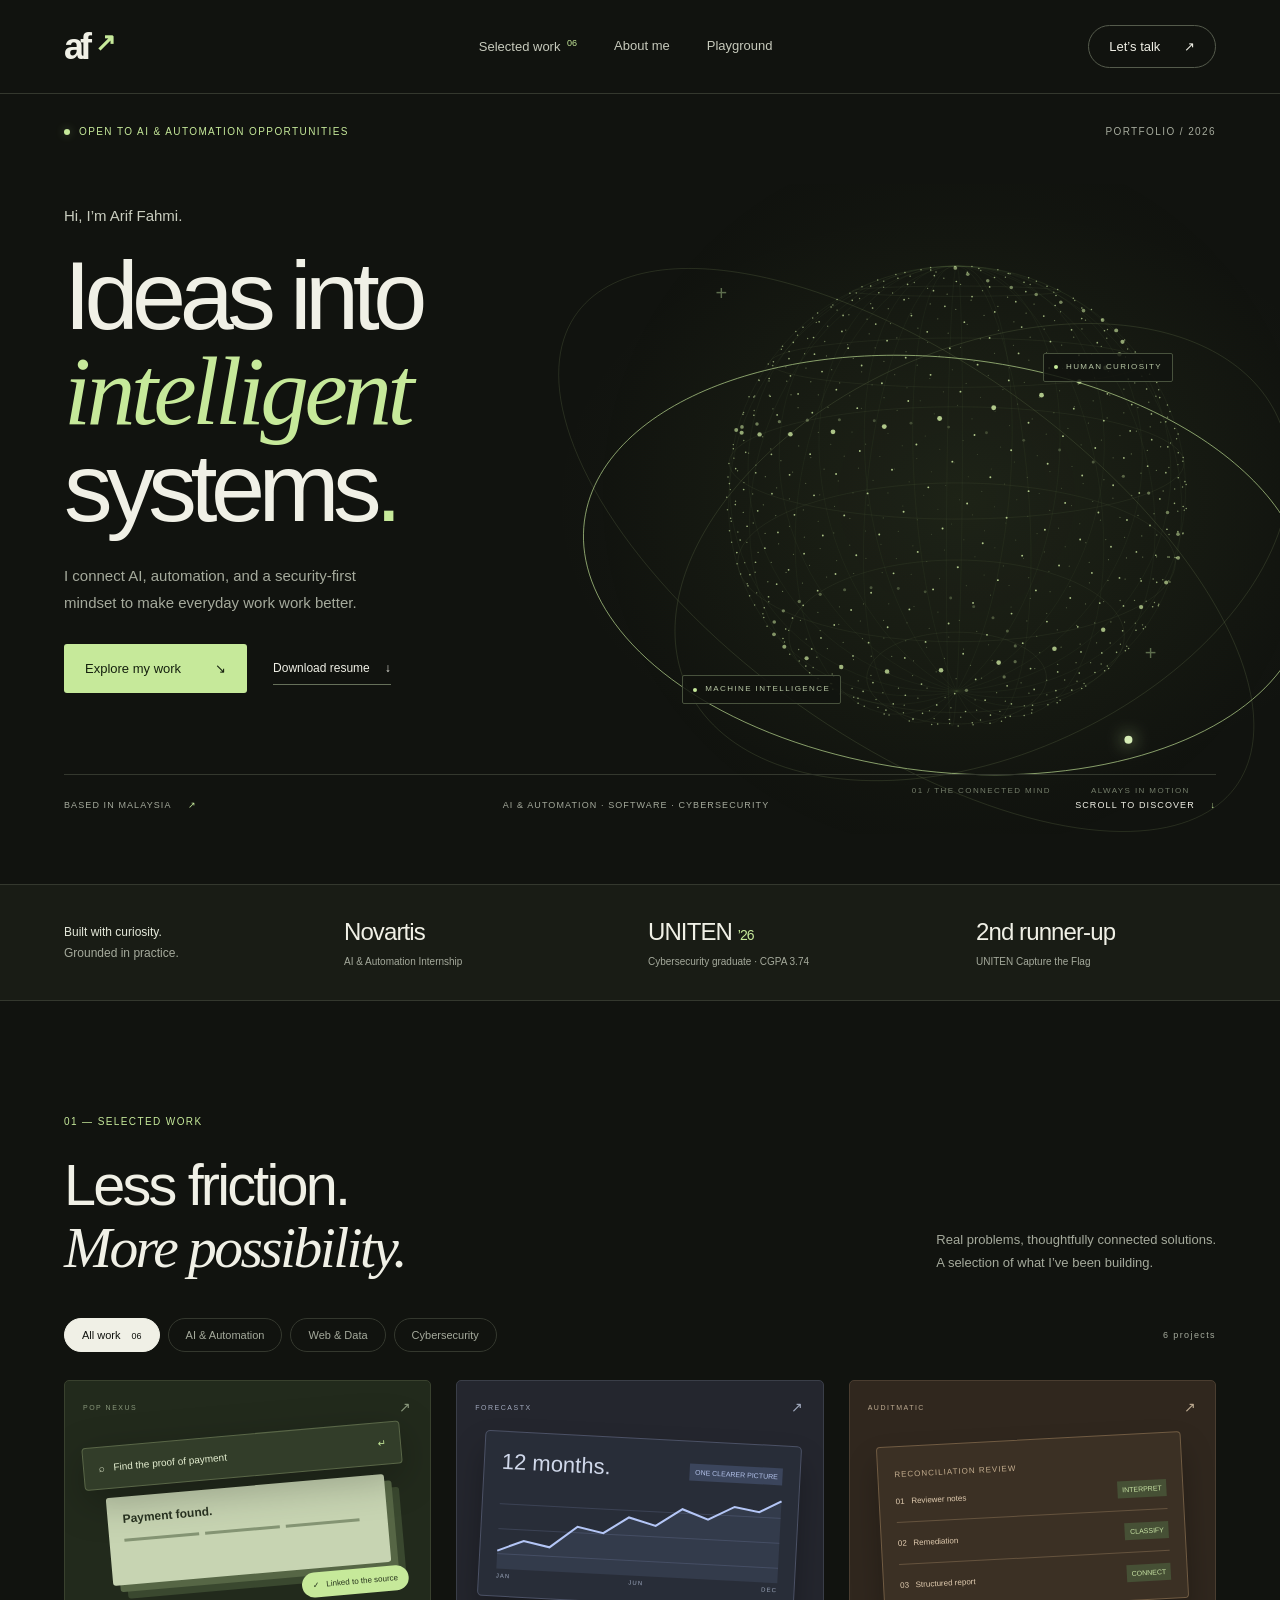
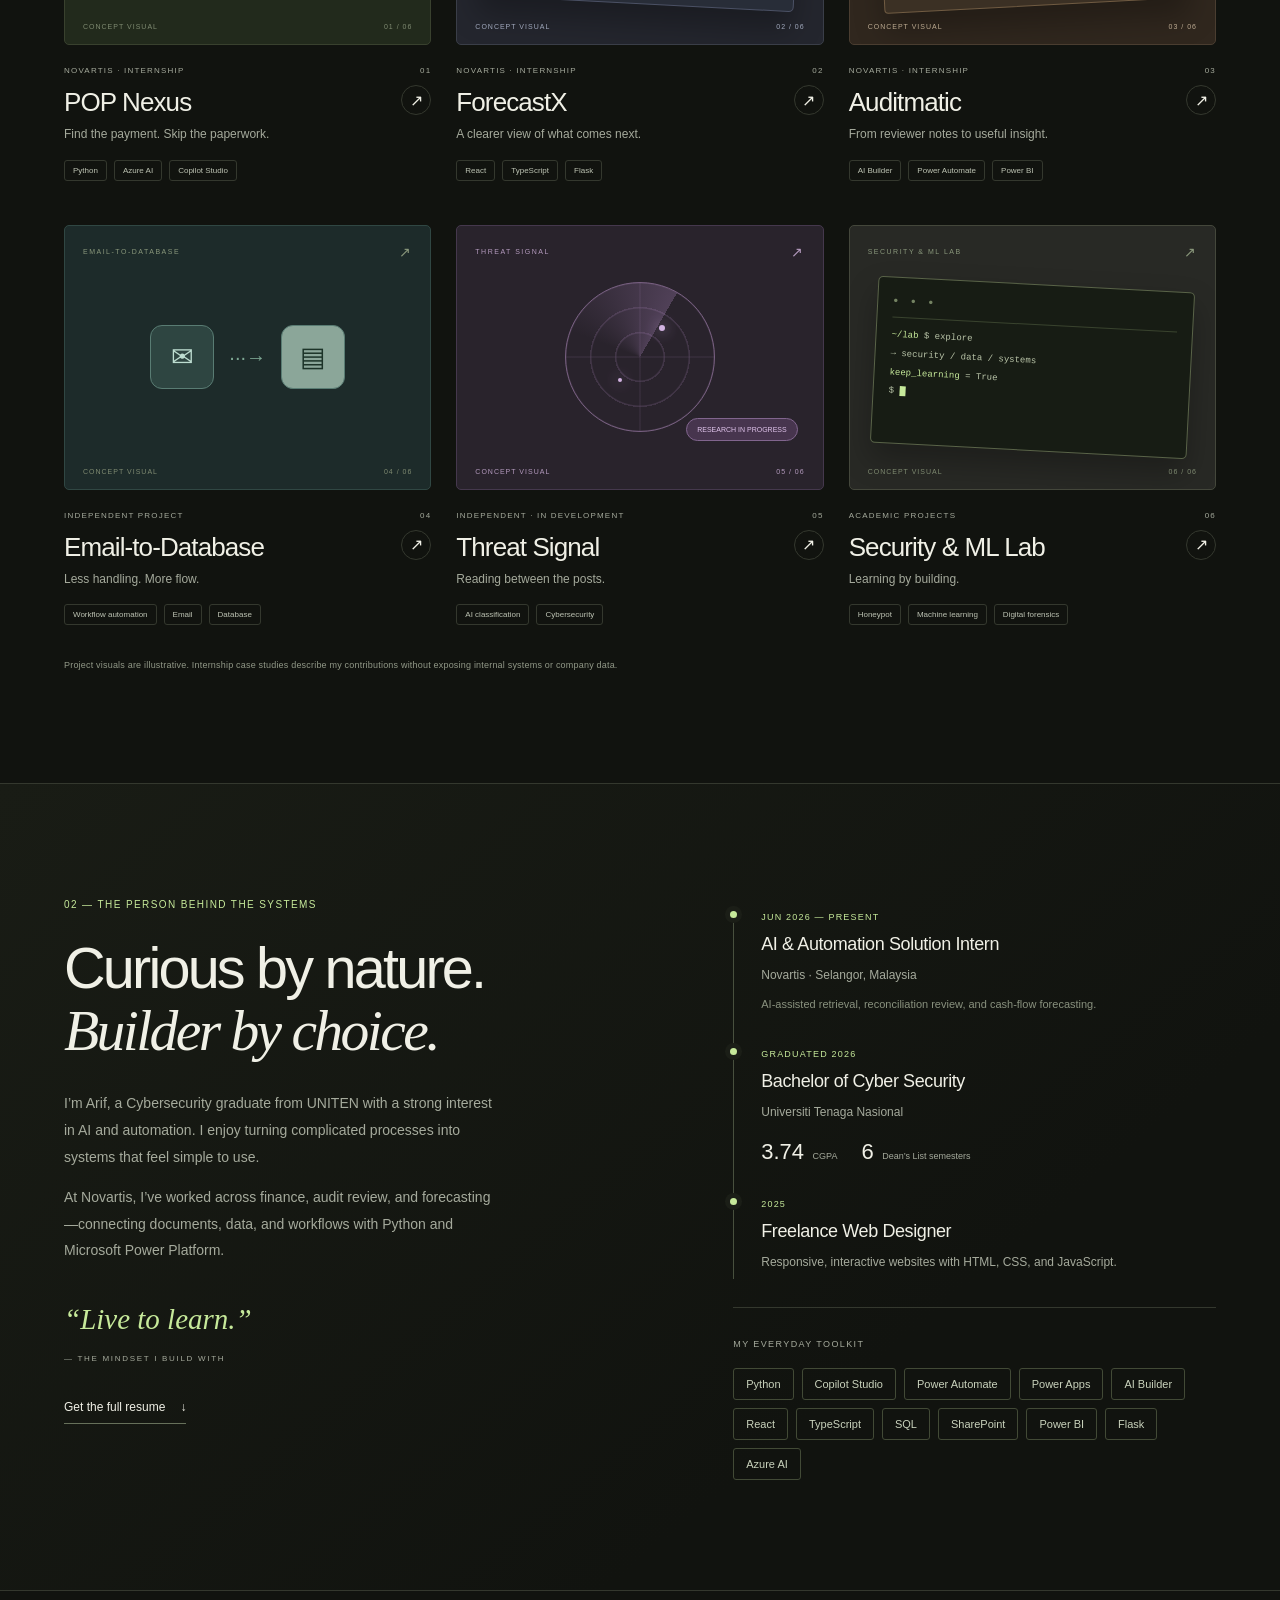
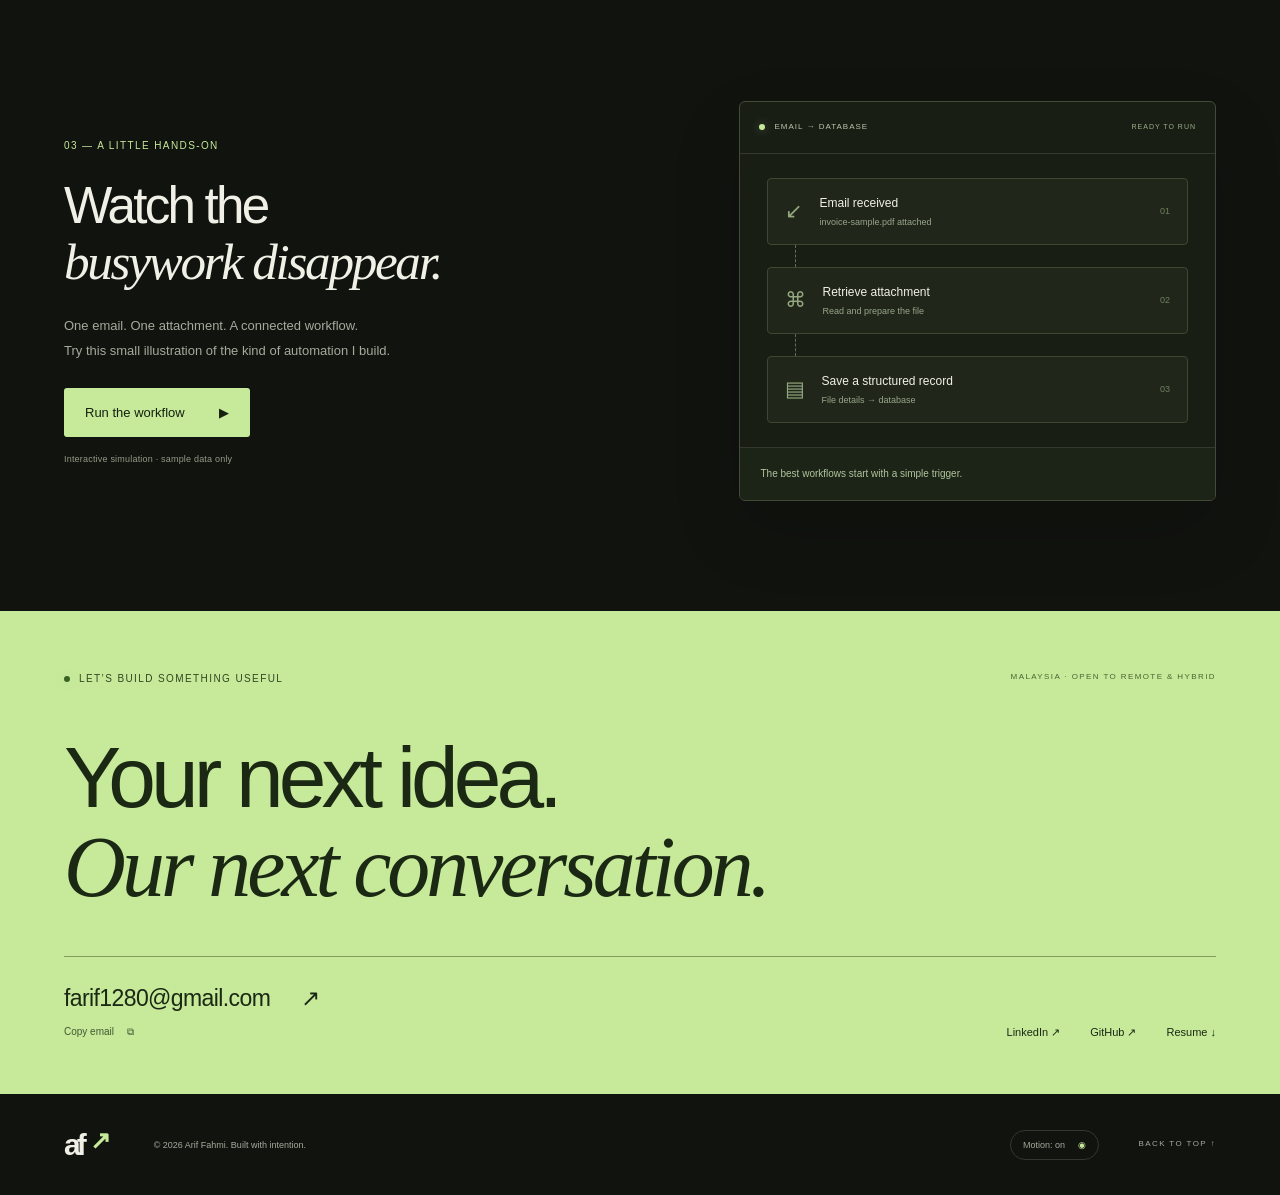
==== index.html @ 5386257f "Build cinematic AI and automation portfolio with latest resume" ====
<!doctype html>
<html lang="en">
<head>
  <meta charset="utf-8"><meta name="viewport" content="width=device-width, initial-scale=1">
  <title>Arif Fahmi — AI, Automation & Digital Systems</title>
  <meta name="description" content="Arif Fahmi's portfolio: AI solutions, intelligent automation, and secure digital systems. Explore POP Nexus, ForecastX, Auditmatic, and more.">
  <meta name="theme-color" content="#11130f">
  <meta property="og:title" content="Arif Fahmi — Ideas into intelligent systems."><meta property="og:description" content="AI, automation, and cybersecurity. Explore the work, meet the builder."><meta property="og:type" content="website">
  <link rel="icon" href="./favicon.svg" type="image/svg+xml">
  <link rel="stylesheet" href="./styles.css">
  <script src="./content.js" defer></script><script src="./app.js" defer></script>
</head>
<body>
  <a class="skip-link" href="#main">Skip to content</a>
  <div class="reading-progress" aria-hidden="true"></div>
  <header class="header">
    <a class="brand" href="#home" aria-label="Arif Fahmi, home">af<span>↗</span></a>
    <nav class="desktop-nav" aria-label="Main navigation"><a href="#work">Selected work <span>06</span></a><a href="#about">About me</a><a href="#playground">Playground</a></nav>
    <a class="header-contact" href="#contact">Let’s talk <span>↗</span></a>
    <button class="menu-toggle" aria-expanded="false" aria-controls="mobile-nav" aria-label="Open navigation">Menu <span>+</span></button>
  </header>
  <nav id="mobile-nav" class="mobile-nav" aria-label="Mobile navigation" hidden><a href="#work">Selected work</a><a href="#about">About me</a><a href="#playground">Playground</a><a href="#contact">Let’s talk</a></nav>
  <main id="main">
    <section class="hero" id="home" aria-labelledby="hero-title">
      <div class="hero-top"><span class="eyebrow"><i class="status-dot"></i> OPEN TO AI & AUTOMATION OPPORTUNITIES</span><span class="edition">PORTFOLIO / 2026</span></div>
      <div class="hero-copy"><p class="intro">Hi, I’m Arif Fahmi.</p><h1 id="hero-title">Ideas into<br><em>intelligent</em><br>systems<span class="title-dot">.</span></h1><p class="hero-description">I connect AI, automation, and a security-first mindset to make everyday work work better.</p><div class="hero-actions"><a class="button primary" href="#work">Explore my work <span>↘</span></a><a class="text-link resume-link" href="./arif-fahmi-resume.pdf" download>Download resume <span>↓</span></a></div></div>
      <div class="orbital-stage" aria-hidden="true"><canvas id="orbital"></canvas><div class="orbit-label label-one"><i></i> HUMAN CURIOSITY</div><div class="orbit-label label-two"><i></i> MACHINE INTELLIGENCE</div><div class="orbital-cross cross-one">+</div><div class="orbital-cross cross-two">+</div><div class="orbit-caption"><span>01 / THE CONNECTED MIND</span><span>ALWAYS IN MOTION</span></div></div>
      <div class="hero-bottom"><span>BASED IN MALAYSIA <span class="small-arrow">↗</span></span><span>AI & AUTOMATION · SOFTWARE · CYBERSECURITY</span><a href="#work">SCROLL TO DISCOVER <span>↓</span></a></div>
    </section>
    <div class="credibility"><p>Built with curiosity.<br><span>Grounded in practice.</span></p><div><strong>Novartis</strong><span>AI & Automation Internship</span></div><div><strong>UNITEN <small>’26</small></strong><span>Cybersecurity graduate · CGPA 3.74</span></div><div class="credibility-last"><strong>2nd runner-up</strong><span>UNITEN Capture the Flag</span></div></div>
    <section class="work section" id="work" aria-labelledby="work-title"><div class="section-heading"><div><span class="eyebrow">01 — SELECTED WORK</span><h2 id="work-title">Less friction.<br><em>More possibility.</em></h2></div><p>Real problems, thoughtfully connected solutions.<br>A selection of what I’ve been building.</p></div>
      <div class="work-toolbar"><div class="filters" role="group" aria-label="Filter projects"><button class="active" data-filter="All" aria-pressed="true">All work <span>06</span></button><button data-filter="AI & Automation" aria-pressed="false">AI & Automation</button><button data-filter="Web & Data" aria-pressed="false">Web & Data</button><button data-filter="Cybersecurity" aria-pressed="false">Cybersecurity</button></div><span class="work-count" aria-live="polite">6 projects</span></div>
      <div class="project-grid" id="project-grid"></div>
      <p class="work-note">Project visuals are illustrative. Internship case studies describe my contributions without exposing internal systems or company data.</p>
    </section>
    <section class="about section" id="about" aria-labelledby="about-title"><div class="about-intro"><span class="eyebrow">02 — THE PERSON BEHIND THE SYSTEMS</span><h2 id="about-title">Curious by nature.<br><em>Builder by choice.</em></h2><p>I’m Arif, a Cybersecurity graduate from UNITEN with a strong interest in AI and automation. I enjoy turning complicated processes into systems that feel simple to use.</p><p>At Novartis, I’ve worked across finance, audit review, and forecasting—connecting documents, data, and workflows with Python and Microsoft Power Platform.</p><p class="motto">“Live to learn.”<span>— THE MINDSET I BUILD WITH</span></p><a class="text-link resume-link" href="./arif-fahmi-resume.pdf" download>Get the full resume <span>↓</span></a></div>
      <div class="about-detail"><div class="timeline"><article><span class="timeline-date">JUN 2026 — PRESENT</span><h3>AI & Automation Solution Intern</h3><p>Novartis · Selangor, Malaysia</p><p class="timeline-description">AI-assisted retrieval, reconciliation review, and cash-flow forecasting.</p></article><article><span class="timeline-date">GRADUATED 2026</span><h3>Bachelor of Cyber Security</h3><p>Universiti Tenaga Nasional</p><div class="mini-stats"><span><b>3.74</b> CGPA</span><span><b>6</b> Dean’s List semesters</span></div></article><article><span class="timeline-date">2025</span><h3>Freelance Web Designer</h3><p>Responsive, interactive websites with HTML, CSS, and JavaScript.</p></article></div><div class="skills-block"><span class="eyebrow">MY EVERYDAY TOOLKIT</span><div class="skill-tags"><span>Python</span><span>Copilot Studio</span><span>Power Automate</span><span>Power Apps</span><span>AI Builder</span><span>React</span><span>TypeScript</span><span>SQL</span><span>SharePoint</span><span>Power BI</span><span>Flask</span><span>Azure AI</span></div></div></div>
    </section>
    <section class="playground section" id="playground" aria-labelledby="playground-title"><div class="playground-copy"><span class="eyebrow">03 — A LITTLE HANDS-ON</span><h2 id="playground-title">Watch the<br><em>busywork disappear.</em></h2><p>One email. One attachment. A connected workflow.<br>Try this small illustration of the kind of automation I build.</p><button class="button primary" id="run-demo">Run the workflow <span>▶</span></button><span class="demo-disclaimer">Interactive simulation · sample data only</span></div><div class="workflow-demo"><div class="demo-header"><span><i class="status-dot"></i> EMAIL → DATABASE</span><span id="demo-status" aria-live="polite">READY TO RUN</span></div><div class="flow-steps"><div class="flow-step" data-step="0"><span class="step-icon">↙</span><div><strong>Email received</strong><small>invoice-sample.pdf attached</small></div><span class="step-state">01</span></div><div class="flow-connector"></div><div class="flow-step" data-step="1"><span class="step-icon">⌘</span><div><strong>Retrieve attachment</strong><small>Read and prepare the file</small></div><span class="step-state">02</span></div><div class="flow-connector"></div><div class="flow-step" data-step="2"><span class="step-icon">▤</span><div><strong>Save a structured record</strong><small>File details → database</small></div><span class="step-state">03</span></div></div><div class="demo-log" role="status" id="demo-log">The best workflows start with a simple trigger.</div></div></section>
    <section class="contact section" id="contact" aria-labelledby="contact-title"><div class="contact-top"><span class="eyebrow"><i class="status-dot"></i> LET’S BUILD SOMETHING USEFUL</span><span class="location">MALAYSIA · OPEN TO REMOTE & HYBRID</span></div><h2 id="contact-title">Your next idea.<br><em>Our next conversation.</em></h2><div class="contact-bottom"><div><a class="email-link" href="mailto:farif1280@gmail.com">farif1280@gmail.com <span>↗</span></a><button class="copy-email" id="copy-email" aria-label="Copy email address">Copy email <span>⧉</span></button><span id="copy-status" class="copy-status" role="status"></span></div><div class="social-links"><a href="https://www.linkedin.com/in/arif-fahmi-4262b1334/" target="_blank" rel="noopener noreferrer">LinkedIn ↗</a><a href="https://github.com/repppoo" target="_blank" rel="noopener noreferrer">GitHub ↗</a><a class="resume-link" href="./arif-fahmi-resume.pdf" download>Resume ↓</a></div></div></section>
  </main>
  <footer><a class="brand" href="#home" aria-label="Back to top">af<span>↗</span></a><p>© <span id="year">2026</span> Arif Fahmi. Built with intention.</p><button id="motion-toggle" aria-pressed="false">Motion: on <span>◉</span></button><a href="#home">BACK TO TOP ↑</a></footer>
  <dialog id="project-dialog" aria-labelledby="dialog-title"><div class="dialog-top"><span class="eyebrow">PROJECT NOTES</span><button id="close-dialog" aria-label="Close project details">Close ×</button></div><div id="dialog-content"></div><div class="dialog-footer"><span>Curious about the decisions behind this project?</span><a href="mailto:farif1280@gmail.com">Let’s talk ↗</a></div></dialog>
  <noscript><p class="noscript">JavaScript enables the project gallery and interactive demo. You can still <a href="./arif-fahmi-resume.pdf">read the complete resume here</a>.</p></noscript>
</body></html>
---- styles.css ----
:root{--bg:#11130f;--panel:#191c16;--ink:#f0f0e6;--muted:#a5aa9c;--line:#34382e;--accent:#c6e99a;--serif:Georgia,'Times New Roman',serif;--sans:Arial,Helvetica,sans-serif}*{box-sizing:border-box}html{scroll-behavior:smooth;scroll-padding-top:100px}body{margin:0;background:var(--bg);color:var(--ink);font-family:var(--sans);-webkit-font-smoothing:antialiased}body.modal-open{overflow:hidden}::selection{background:var(--accent);color:var(--bg)}button,a{-webkit-tap-highlight-color:transparent}a{color:inherit;text-decoration:none}button{font:inherit;cursor:pointer}button:disabled{cursor:wait}button:focus-visible,a:focus-visible{outline:2px solid var(--accent);outline-offset:6px}button{color:inherit}button,a{touch-action:manipulation}.skip-link{position:fixed;top:-80px;left:20px;background:var(--accent);color:var(--bg);padding:15px;z-index:100}.skip-link:focus{top:12px}.reading-progress{position:fixed;left:0;top:0;height:2px;width:0;background:var(--accent);z-index:50}.header{height:94px;max-width:1600px;margin:auto;padding:0 5%;display:flex;align-items:center;justify-content:space-between;border-bottom:1px solid var(--line);position:relative;z-index:20;background:var(--bg)}.brand{font-size:36px;font-weight:800;letter-spacing:-4px;display:inline-flex;align-items:center}.brand span{font-size:25px;color:var(--accent);letter-spacing:-1px;padding:0 0 8px 7px}.desktop-nav{display:flex;gap:37px;margin-left:48px;font-size:13px}.desktop-nav a{color:#c7cabc;transition:color .2s}.desktop-nav a:hover{color:var(--accent)}.desktop-nav span{font-size:9px;vertical-align:super;margin-left:3px;color:var(--accent)}.header-contact{font-size:13px;border:1px solid #555b4c;border-radius:30px;padding:13px 20px}.header-contact span{margin-left:20px}.menu-toggle,.mobile-nav{display:none}.hero{position:relative;max-width:1600px;margin:auto;min-height:790px;overflow:hidden;padding:30px 5% 0}.hero-top{display:flex;justify-content:space-between;position:relative;z-index:2}.eyebrow,.edition,.hero-bottom,.orbit-caption,.orbit-label,.timeline-date,.demo-header,.demo-disclaimer,.work-note,.location,footer>a:last-child,.work-count{font-family:var(--sans);font-size:10px;font-weight:500;letter-spacing:1.4px;line-height:1.6}.eyebrow{color:var(--accent);display:inline-flex;align-items:center;gap:9px}.status-dot{display:inline-block;width:6px;height:6px;flex-shrink:0;border-radius:50%;background:var(--accent);box-shadow:0 0 10px #c6e99a55}.edition{color:var(--muted)}.hero-copy{position:relative;padding:67px 0 81px;z-index:2;width:60%;pointer-events:none}.hero-copy a{pointer-events:auto}.intro{font-size:15px;color:#c9cdbf;margin:0 0 24px}.hero h1{font-size:clamp(66px,7.6vw,112px);line-height:.98;letter-spacing:-6.5px;font-weight:500;margin:0}h1 em,h2 em{font-family:var(--serif);font-weight:400;letter-spacing:-.045em}h1 em{color:var(--accent)}.title-dot{color:var(--accent)}.hero-description{max-width:340px;color:var(--muted);font-size:15px;line-height:1.8;margin:27px 0 28px}.hero-actions{display:flex;align-items:center;gap:26px}.button{display:inline-flex;justify-content:space-between;align-items:center;gap:34px;border-radius:3px;padding:17px 21px;font-size:13px;border:0;font-weight:500;transition:background .2s,transform .2s}.primary{background:var(--accent);color:#15200e}.primary:hover{background:#d9f9b2;transform:translateY(-2px)}.text-link{font-size:12px;padding:9px 0;border-bottom:1px solid #66705a;display:inline-flex;gap:15px}.text-link:hover{color:var(--accent)}.orbital-stage{position:absolute;top:90px;right:-4%;width:65%;height:650px;z-index:1;background:radial-gradient(ellipse at 57% 49%,#86a25a0d 0%,transparent 64%)}#orbital{width:100%;height:100%;display:block}.orbit-label{position:absolute;font-size:8px;letter-spacing:1.4px;padding:7px 10px;color:#b7c6a4;background:#11130fd9;border:1px solid #48523d;border-radius:2px;display:flex;gap:8px;align-items:center}.orbit-label i{width:4px;height:4px;border-radius:50%;background:var(--accent)}.label-one{top:26%;right:19%}.label-two{bottom:20%;left:22%}.orbital-cross{position:absolute;color:#5d6d4d;font-size:20px;font-weight:300}.cross-one{right:21%;bottom:26%}.cross-two{left:26%;top:15%}.orbit-caption{position:absolute;bottom:36px;right:17%;color:#747d6a;display:flex;gap:40px;font-size:8px}.hero-bottom{position:relative;z-index:2;border-top:1px solid var(--line);padding:23px 0;display:flex;align-items:center;justify-content:space-between;color:var(--muted);font-size:9px;letter-spacing:1.1px}.hero-bottom a{color:var(--ink)}.hero-bottom a span{margin-left:12px;color:var(--accent)}.small-arrow{color:var(--accent);padding-left:13px}.credibility{border-block:1px solid var(--line);background:#191c15;display:grid;grid-template-columns:1fr 1.1fr 1.2fr 1fr;align-items:center;gap:40px;padding:33px 5%;max-width:1600px;margin:auto}.credibility p{font-size:12px;line-height:1.7;margin:0;color:#e4e8da}.credibility p span{color:var(--muted)}.credibility strong{font-size:24px;letter-spacing:-.9px;font-weight:500;display:block}.credibility small{font-size:14px;color:var(--accent)}.credibility div>span{display:block;font-size:10px;color:var(--muted);margin-top:10px}.section{max-width:1600px;margin:auto;padding:110px 5%}.section-heading{display:flex;align-items:flex-end;justify-content:space-between;margin-bottom:39px}.section h2{font-size:clamp(44px,4.5vw,65px);font-weight:400;letter-spacing:-2.8px;line-height:1.08;margin:24px 0 0}.section-heading p{color:var(--muted);font-size:13px;line-height:1.8;max-width:350px;margin-bottom:5px}.work-toolbar{display:flex;align-items:center;justify-content:space-between;margin:0 0 28px}.filters{display:flex;gap:8px;flex-wrap:wrap}.filters button{font-size:11px;color:var(--muted);padding:10px 17px;background:transparent;border:1px solid var(--line);border-radius:30px;transition:background .2s}.filters button:hover{border-color:var(--accent);color:var(--ink)}.filters button.active{background:var(--ink);color:var(--bg);border-color:var(--ink)}.filters button span{font-size:9px;margin-left:8px}.work-count{color:var(--muted);font-size:9px}.project-grid{display:grid;grid-template-columns:repeat(3,minmax(0,1fr));gap:44px 25px}.project-card{border:0;padding:0;background:transparent;text-align:left;width:100%;display:block;transition:transform .3s}.project-card:hover{transform:translateY(-5px)}.project-visual{position:relative;height:265px;overflow:hidden;background:#222a1c;border:1px solid #39412e;border-radius:5px}.project-card:hover .project-visual{border-color:#839965}.visual-topline{position:absolute;top:18px;left:18px;right:18px;display:flex;justify-content:space-between;align-items:center;z-index:1;color:#89977b;font-size:7px;letter-spacing:1.5px}.visual-topline span:last-child{font-size:14px}.visual-caption{position:absolute;bottom:14px;left:18px;right:18px;font-size:7px;color:#7f8a71;letter-spacing:1px;display:flex;justify-content:space-between}.project-meta{display:flex;justify-content:space-between;font-size:8px;letter-spacing:1.2px;color:var(--muted);margin-top:21px}.project-title-row{display:flex;justify-content:space-between;align-items:center}.project-title-row h3{font-size:26px;letter-spacing:-.9px;font-weight:400;margin:12px 0 7px}.project-title-row>span{border:1px solid var(--line);width:30px;height:30px;display:grid;place-items:center;border-radius:50%;font-size:16px;transition:all .2s}.project-card:hover .project-title-row>span{background:var(--accent);color:var(--bg);border-color:var(--accent)}.project-card p{color:var(--muted);font-size:12px;line-height:1.6;margin:0}.project-tags{display:flex;gap:7px;flex-wrap:wrap;margin-top:15px}.project-tags span{border:1px solid var(--line);padding:5px 8px;font-size:8px;color:#bdc3b3;border-radius:3px}.work-note{font-size:9px;letter-spacing:.2px;color:#919887;line-height:1.8;margin:32px 0 0;max-width:730px}.nexus-art{position:absolute;inset:45px 23px 33px;display:flex;flex-direction:column;justify-content:center;transform:rotate(-5deg);transition:transform .4s}.project-card:hover .nexus-art{transform:rotate(0)}.search-chip{background:#323d29;color:#e3edcf;font-size:10px;padding:15px;border:1px solid #596647;box-shadow:0 12px 40px #0004;border-radius:4px;position:relative;z-index:2}.search-chip span{float:right;color:var(--accent)}.document-stack{height:88px;margin:9px 20px 0;background:#c7d4b2;color:#293321;padding:15px;border-radius:3px;box-shadow:7px 7px 0 #566645,14px 14px 0 #3a482f;font-size:8px}.document-stack b{font-size:12px;display:block;margin:0 0 13px}.document-lines{display:flex;gap:6px}.document-lines i{height:3px;background:#859574;display:block;width:30%}.found-badge{align-self:flex-end;background:var(--accent);color:#26331c;border-radius:20px;font-size:8px;padding:8px 11px;position:relative;z-index:2;margin:4px 4px 0}.visual-forecast{background:#24262e;border-color:#3a3e48}.visual-forecast .visual-topline,.visual-forecast .visual-caption{color:#a1a9bd}.forecast-art{position:absolute;inset:57px 24px 40px;border:1px solid #4b5165;background:#282d38;border-radius:5px;padding:17px;transform:rotate(3deg);box-shadow:0 18px 30px #0004}.chart-heading{display:flex;justify-content:space-between;align-items:center;color:#d0d8ea;font-size:9px}.chart-heading b{font-size:22px;font-weight:400}.chart-heading span{color:#b4c3eb;font-size:7px;background:#3b455c;padding:5px}.chart{width:100%;height:85px;margin-top:9px;overflow:visible}.chart-grid{stroke:#485066;stroke-width:.6}.chart-line{stroke:#b4c6f6;stroke-width:2;fill:none;stroke-dasharray:400;stroke-dashoffset:0}.chart-area{fill:#9bb6f219}.chart-axis{display:flex;justify-content:space-between;color:#9ca7bc;font-size:6px;letter-spacing:1px}.visual-audit{background:#30271e;border-color:#4a3d30}.visual-audit .visual-topline,.visual-audit .visual-caption{color:#bcaa91}.audit-art{position:absolute;inset:58px 30px 38px;border:1px solid #705b42;border-radius:4px;transform:rotate(-3deg);background:#3b3024;padding:16px;box-shadow:0 18px 30px #0004}.audit-art>span{font-size:8px;color:#c3ad8e;letter-spacing:1px}.audit-item{display:flex;align-items:center;justify-content:space-between;border-bottom:1px solid #65533e;font-size:8px;padding:12px 0;color:#e2cdb1}.audit-item:last-child{border-bottom:0}.audit-item b{font-weight:400;font-size:7px;color:#c9e4a5;background:#465035;padding:5px}.visual-email{background:#1d2b2a;border-color:#304743}.email-art{position:absolute;inset:0;display:flex;align-items:center;justify-content:center;gap:15px}.email-art b{display:grid;place-items:center;width:64px;height:64px;background:#2e4541;border:1px solid #597c73;border-radius:12px;font-size:27px;font-weight:400;color:#bdddd0}.email-art>span{color:#7da793;font-size:20px}.email-art b:last-child{background:#8ba699;color:#1c3328}.visual-threat{background:#29232c;border-color:#45384d}.visual-threat .visual-topline,.visual-threat .visual-caption{color:#b49abe}.radar{position:absolute;inset:50%;width:150px;height:150px;margin:-75px;border:1px solid #786081;border-radius:50%;background:repeating-radial-gradient(circle,transparent 0 23px,#66516f66 24px 25px),linear-gradient(90deg,transparent 49.5%,#66516f88 50%,transparent 50.5%),linear-gradient(0deg,transparent 49.5%,#66516f88 50%,transparent 50.5%)}.radar:before{content:'';position:absolute;inset:0;border-radius:50%;background:conic-gradient(from 30deg,transparent 0 260deg,#bb91cf44 360deg);animation:radar 9s linear infinite}.radar i{position:absolute;width:6px;height:6px;border-radius:50%;background:#d2b3e2;box-shadow:0 0 14px #cca7df;top:28%;left:63%}.radar i:nth-child(2){top:64%;left:35%;width:4px;height:4px}.radar-label{position:absolute;right:25px;bottom:48px;background:#47354e;border:1px solid #81658e;padding:7px 10px;font-size:7px;color:#e0c4ec;border-radius:20px}.visual-lab{background:#282925;border-color:#44473b}.terminal-art{position:absolute;inset:58px 24px 38px;background:#171c14;border:1px solid #596348;border-radius:5px;padding:15px;transform:rotate(3deg);font-family:monospace;font-size:9px;line-height:2.1;color:#bac5a9;box-shadow:0 15px 30px #0004}.terminal-dots{letter-spacing:4px;color:#748362;font-size:8px;border-bottom:1px solid #39432e;padding-bottom:7px;margin-bottom:8px}.terminal-art b{font-weight:400;color:var(--accent)}.terminal-cursor{display:inline-block;background:var(--accent);width:6px;height:10px;vertical-align:middle}.about{border-block:1px solid var(--line);display:grid;grid-template-columns:1.1fr 1fr;gap:12%;background:linear-gradient(140deg,#191c15,transparent 70%)}.about-intro h2{margin-bottom:28px}.about-intro>p{max-width:430px;font-size:14px;line-height:1.9;color:var(--muted)}.about-intro .motto{font-family:var(--serif);font-size:29px;font-style:italic;color:var(--accent);margin:28px 0}.motto span{display:block;font:8px var(--sans);letter-spacing:1.7px;color:var(--muted);margin-top:7px}.about-detail{padding-top:12px}.timeline{border-left:1px solid #48503e;padding-left:27px}.timeline article{position:relative;padding-bottom:28px}.timeline article:last-child{padding-bottom:5px}.timeline article:before{content:'';position:absolute;top:5px;left:-31px;width:7px;height:7px;border-radius:50%;background:var(--accent);box-shadow:0 0 0 5px #1b1e17}.timeline-date{font-size:9px;color:var(--accent);letter-spacing:1.2px}.timeline h3{font-size:18px;letter-spacing:-.4px;font-weight:400;margin:10px 0}.timeline p{font-size:12px;color:var(--muted);line-height:1.8;margin:0}.timeline .timeline-description{font-size:11px;color:#89917e;margin-top:8px}.mini-stats{display:flex;gap:24px;margin-top:15px;color:var(--muted);font-size:9px}.mini-stats b{font-size:22px;font-weight:400;color:var(--ink);margin-right:6px}.skills-block{margin-top:28px;padding-top:25px;border-top:1px solid var(--line)}.skills-block .eyebrow{font-size:9px;color:var(--muted)}.skill-tags{display:flex;flex-wrap:wrap;gap:8px;margin-top:17px}.skill-tags span{font-size:11px;padding:9px 12px;border:1px solid #424a36;border-radius:3px;color:#c9d2bc}.playground{display:grid;grid-template-columns:1.2fr 1fr;gap:9%;align-items:center}.playground h2{font-size:clamp(42px,4vw,60px)}.playground-copy>p{font-size:13px;color:var(--muted);line-height:1.9;margin:25px 0}.demo-disclaimer{display:block;letter-spacing:.2px;font-size:9px;color:#929b86;margin-top:15px}.workflow-demo{border:1px solid #424b35;border-radius:6px;overflow:hidden;background:#191e15;box-shadow:0 30px 70px #0002}.demo-header{display:flex;justify-content:space-between;gap:10px;border-bottom:1px solid var(--line);padding:19px;font-size:8px;letter-spacing:1px;color:#b9c5aa}.demo-header>span:first-child{display:flex;align-items:center;gap:9px}.demo-header>span:last-child{color:#9cae88;font-size:7px}.flow-steps{padding:24px 27px}.flow-step{display:flex;gap:16px;align-items:center;transition:all .3s;border:1px solid #3d4732;background:#20271a;border-radius:4px;padding:17px}.step-icon{font-size:21px;color:#94a77f}.flow-step strong{font-size:12px;font-weight:400;display:block}.flow-step small{display:block;font-size:9px;color:#98a58a;margin-top:7px}.step-state{margin-left:auto;font-size:9px;color:#708160}.flow-connector{height:22px;margin-left:28px;border-left:1px dashed #60714e}.flow-step.running{border-color:var(--accent);box-shadow:0 0 18px #c6e99a18}.flow-step.complete .step-state{color:var(--accent);font-size:15px}.flow-step.complete{background:#2c3821}.demo-log{min-height:52px;border-top:1px solid var(--line);padding:18px 20px;font-size:10px;color:#b1c59d;background:#1c2317;line-height:1.6}.contact{background:var(--accent);color:#1b2814;padding-top:60px;padding-bottom:55px}.contact-top{display:flex;justify-content:space-between}.contact .eyebrow{color:#314822}.contact .status-dot{background:#3a6322}.contact .location{font-size:8px;color:#496633}.contact h2{font-size:clamp(46px,6.7vw,100px);letter-spacing:-5px;margin:46px 0 44px;line-height:1.04}.contact-bottom{border-top:1px solid #829c62;display:flex;justify-content:space-between;align-items:flex-end;padding-top:28px}.email-link{font-size:23px;letter-spacing:-.6px;display:block}.email-link span{margin-left:25px}.copy-email{padding:0;margin-top:14px;color:#405932;background:transparent;border:0;font-size:10px}.copy-email span{margin-left:10px}.copy-status{font-size:10px;display:inline;margin-left:12px}.social-links{display:flex;gap:30px;font-size:11px}.social-links a:hover{text-decoration:underline;text-underline-offset:5px}footer{max-width:1600px;margin:auto;padding:32px 5%;display:flex;justify-content:space-between;align-items:center;gap:20px}footer .brand{font-size:30px}footer p{font-size:9px;color:var(--muted);margin-right:auto;margin-left:24px}footer button{font-size:9px;background:transparent;color:var(--muted);border:1px solid var(--line);border-radius:25px;padding:9px 12px}footer button span{color:var(--accent);margin-left:10px}footer>a:last-child{font-size:8px;color:var(--muted);margin-left:20px}dialog{width:min(790px,calc(100% - 32px));max-height:88dvh;overflow:auto;border:1px solid #556047;border-radius:8px;background:#191d15;color:var(--ink);padding:30px 36px;box-shadow:0 30px 100px #0009}dialog::backdrop{background:#080b08d9;backdrop-filter:blur(8px)}.dialog-top{display:flex;justify-content:space-between;align-items:center;margin-bottom:30px}.dialog-top button{background:transparent;border:1px solid var(--line);border-radius:25px;padding:8px 14px;font-size:11px}.dialog-context{font-size:9px;letter-spacing:1.4px;color:var(--muted)}#dialog-title{font-size:50px;font-weight:400;letter-spacing:-2px;margin:12px 0 16px}.dialog-summary{font-size:16px;line-height:1.8;color:#bdc7af}.dialog-result{padding:20px 23px;background:#2c3920;border:1px solid #4c6039;border-radius:4px;margin:25px 0}.dialog-result strong{font-size:28px;font-weight:400;color:var(--accent);display:block}.dialog-result span{font-size:10px;color:#afc39a;display:block;margin-top:8px}.dialog-section{margin-top:25px}.dialog-section h3{font-size:10px;letter-spacing:1.4px;text-transform:uppercase;color:var(--accent)}.dialog-section p{font-size:13px;line-height:1.85;color:#b7c1ab}.dialog-note{font-size:10px;line-height:1.8;color:#929e85;margin-top:22px}.dialog-footer{margin-top:30px;padding-top:23px;border-top:1px solid var(--line);display:flex;justify-content:space-between;gap:20px;font-size:11px;line-height:1.8;color:var(--muted)}.dialog-footer a{color:var(--accent);white-space:nowrap}.noscript{padding:25px;color:var(--accent)}.reveal{opacity:0;transform:translateY(20px);transition:opacity .75s,transform .75s}.reveal.is-visible{opacity:1;transform:none}.reduce-motion *{animation:none!important;transition:none!important;scroll-behavior:auto!important}.reduce-motion{scroll-behavior:auto}.reduce-motion .reveal{opacity:1;transform:none}@keyframes radar{to{transform:rotate(360deg)}}
@media(min-width:1601px){.hero h1{font-size:120px}.hero{min-height:850px}.orbital-stage{height:700px}.hero-copy{padding-bottom:100px}}
@media(max-width:1100px){.hero{min-height:auto}.hero-copy{width:64%;padding-top:65px}.hero h1{letter-spacing:-5px;font-size:88px}.orbital-stage{right:-15%;top:110px;width:75%;height:570px}.label-two{left:35%;bottom:16%}.label-one{right:25%}.orbit-caption{right:26%;bottom:30px;gap:20px}.hero-bottom{font-size:8px}.hero-bottom>span:nth-child(2){display:none}.credibility{gap:25px}.credibility strong{font-size:21px}.project-visual{height:230px}.project-grid{gap:36px 18px}.nexus-art{inset:40px 16px 30px}.forecast-art{inset:50px 16px 30px;padding:13px}.audit-art{inset:46px 19px 29px;padding:12px}.terminal-art{inset:50px 14px 30px;font-size:8px}.section{padding-top:85px;padding-bottom:85px}.about{gap:7%}.playground{gap:6%}.flow-steps{padding:22px 18px}.flow-step{padding:14px 12px;gap:10px}.contact h2{letter-spacing:-3.5px}.contact{padding-top:55px;padding-bottom:45px}}
@media(max-width:760px){html{scroll-padding-top:25px}.header{height:76px;padding-inline:6%}.desktop-nav,.header-contact{display:none}.menu-toggle{display:flex;gap:22px;background:transparent;border:1px solid var(--line);padding:10px 16px;border-radius:30px;font-size:11px;align-items:center}.menu-toggle span{color:var(--accent);font-size:17px}.mobile-nav:not([hidden]){display:flex;position:absolute;top:76px;width:100%;z-index:30;background:#1d2317;flex-direction:column;padding:20px 6%;border-bottom:1px solid var(--line);gap:0}.mobile-nav a{padding:15px 0;font-size:18px;border-bottom:1px solid #343d2b}.hero{padding:25px 6% 0}.hero-top .eyebrow{font-size:7px;letter-spacing:1px}.edition{font-size:7px}.hero-copy{width:100%;padding:42px 0 0}.intro{font-size:13px;margin-bottom:22px}.hero h1{font-size:clamp(63px,13.6vw,95px);letter-spacing:-4px;line-height:1.01}.hero-description{font-size:13px;width:80%;max-width:320px;margin-top:23px;margin-bottom:25px}.hero-actions{gap:22px}.button{font-size:11px;padding:16px 17px;gap:26px}.text-link{font-size:10px;gap:10px}.orbital-stage{position:relative;top:auto;right:auto;margin:-45px -22% -20px 10%;width:112%;height:370px;pointer-events:none}.orbit-label{font-size:6px;padding:6px 8px}.label-one{top:28%;right:22%}.label-two{bottom:23%;left:15%}.orbit-caption{font-size:6px;right:25%;bottom:30px}.cross-one{bottom:21%;right:22%}.hero-bottom{padding:20px 0;font-size:7px;letter-spacing:.7px;gap:15px}.hero-bottom a span{margin-left:6px}.credibility{grid-template-columns:1fr 1fr;padding:29px 6%;gap:30px 20px}.credibility p{font-size:11px}.credibility strong{font-size:22px}.credibility div>span{font-size:9px;line-height:1.6;margin-top:7px}.section{padding:65px 6%}.section-heading{display:block;margin-bottom:26px}.section h2{font-size:43px;letter-spacing:-2px;margin-top:17px}.eyebrow{font-size:8px;letter-spacing:1.2px}.section-heading p{font-size:12px;margin-top:22px}.work-toolbar{align-items:flex-end;gap:12px}.filters{gap:6px}.filters button{font-size:9px;padding:9px 12px}.work-count{display:none}.project-grid{grid-template-columns:repeat(2,minmax(0,1fr));gap:30px 16px}.project-visual{height:220px}.project-title-row h3{font-size:21px}.project-meta{font-size:6px;letter-spacing:.5px;margin-top:16px}.project-card p{font-size:10px}.project-tags span{font-size:7px;padding:4px 6px}.project-tags{gap:4px;margin-top:12px}.project-title-row>span{width:25px;height:25px;font-size:14px}.work-note{font-size:8px;margin-top:25px}.about{display:block}.about-intro>p{font-size:13px;max-width:none}.about-detail{margin-top:45px}.timeline h3{font-size:17px}.mini-stats{gap:30px}.skills-block{margin-top:25px}.skill-tags span{font-size:10px;padding:9px 11px}.playground{display:block}.playground-copy>p{font-size:12px}.workflow-demo{margin-top:32px}.flow-steps{padding:24px}.flow-step{padding:18px;gap:15px}.flow-step strong{font-size:12px}.demo-header{font-size:8px}.demo-disclaimer{font-size:8px}.contact-top .location{display:none}.contact h2{font-size:clamp(41px,8.7vw,62px);letter-spacing:-2.5px;line-height:1.13;margin:30px 0}.contact-bottom{display:block;padding-top:23px}.email-link{font-size:21px}.social-links{margin-top:30px;gap:27px;font-size:10px}.contact{padding-top:38px;padding-bottom:38px}.copy-email{font-size:9px}footer{padding:25px 6%;flex-wrap:wrap;gap:18px}footer p{margin-left:10px;font-size:8px}footer button{font-size:8px}footer>a:last-child{margin-left:auto;font-size:7px}dialog{padding:24px 22px}.dialog-top{margin-bottom:25px}#dialog-title{font-size:39px}.dialog-summary{font-size:14px}.dialog-result strong{font-size:24px}.dialog-footer{display:block;font-size:10px}.dialog-footer a{display:block;margin-top:12px}.dialog-section p{font-size:12px}}
@media(max-width:480px){.project-grid{grid-template-columns:1fr;gap:33px}.project-visual{height:280px}.project-meta{font-size:8px;letter-spacing:.8px}.project-title-row h3{font-size:26px}.project-card p{font-size:12px}.project-tags span{font-size:8px;padding:5px 8px}.nexus-art{inset:55px 30px 40px}.forecast-art{inset:58px 28px 40px;padding:18px}.chart{height:92px}.audit-art{inset:60px 34px 40px;padding:17px}.audit-item{padding:13px 0;font-size:9px}.terminal-art{inset:58px 30px 40px;font-size:10px;padding:18px}.visual-topline{font-size:8px}.visual-caption{font-size:8px}.project-title-row>span{width:30px;height:30px}.hero-actions{gap:18px}.hero h1{font-size:64px}.orbital-stage{height:340px;margin-top:-25px}.hero-top .eyebrow{font-size:6.5px;letter-spacing:.75px}.edition{font-size:6px}.hero-bottom{font-size:6.5px}.section h2{font-size:40px}.contact h2{font-size:41px}.email-link{font-size:20px}footer p{max-width:210px;line-height:1.8;margin-right:0}}
@media(prefers-reduced-motion:reduce){html{scroll-behavior:auto}*,*:before,*:after{animation:none!important;transition:none!important}.reveal{opacity:1;transform:none}}
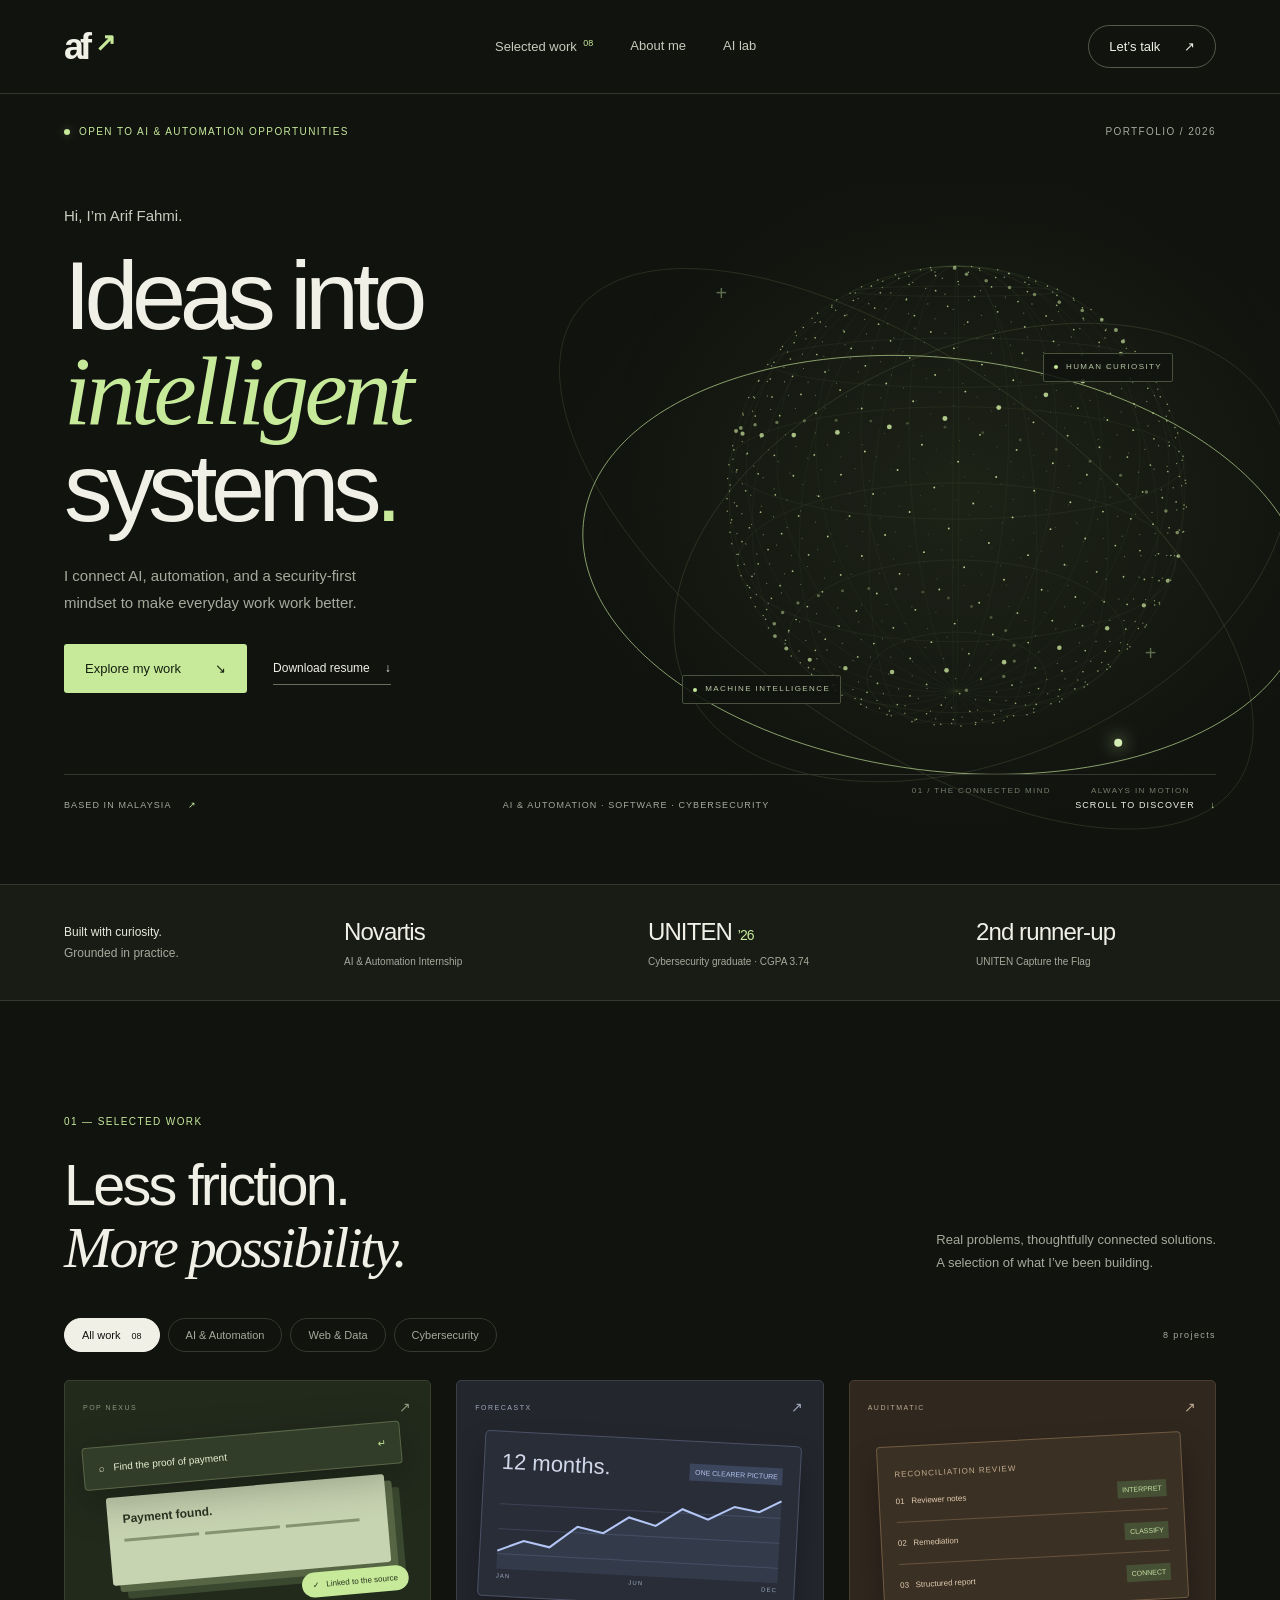
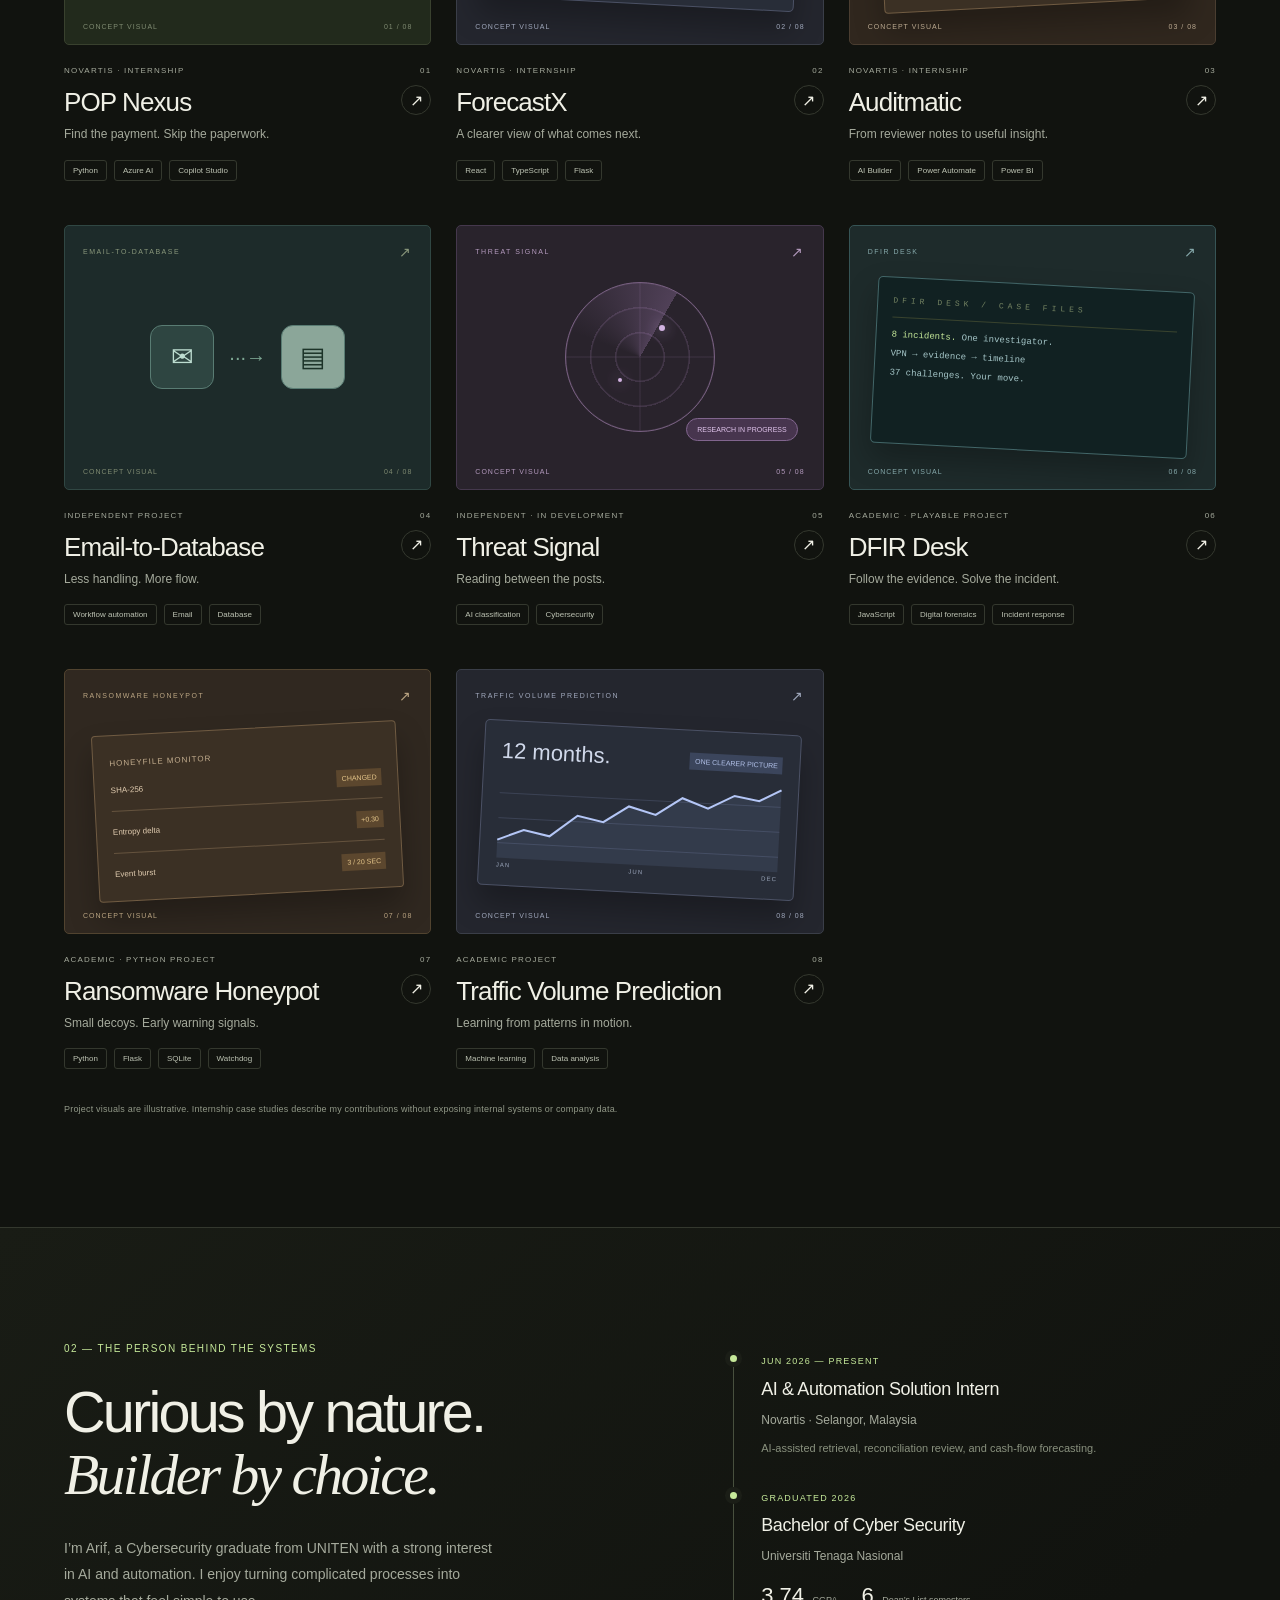
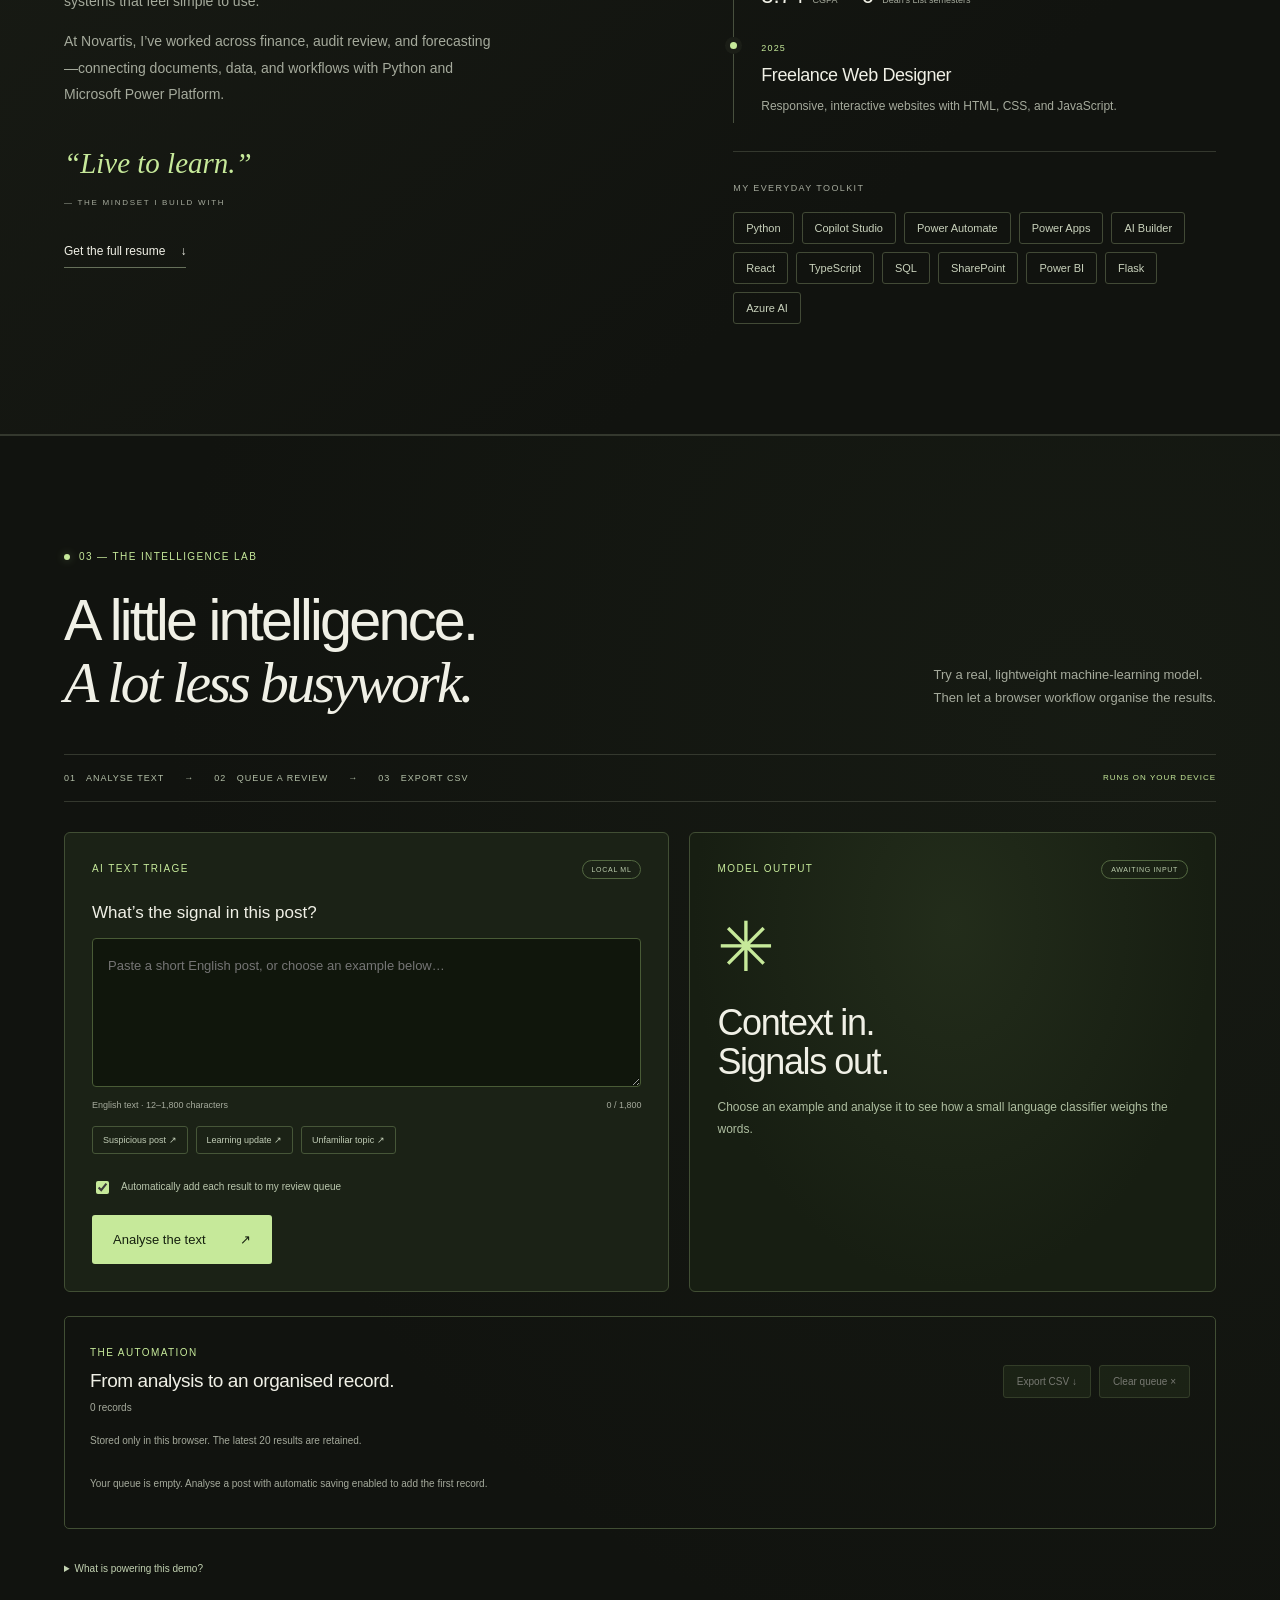
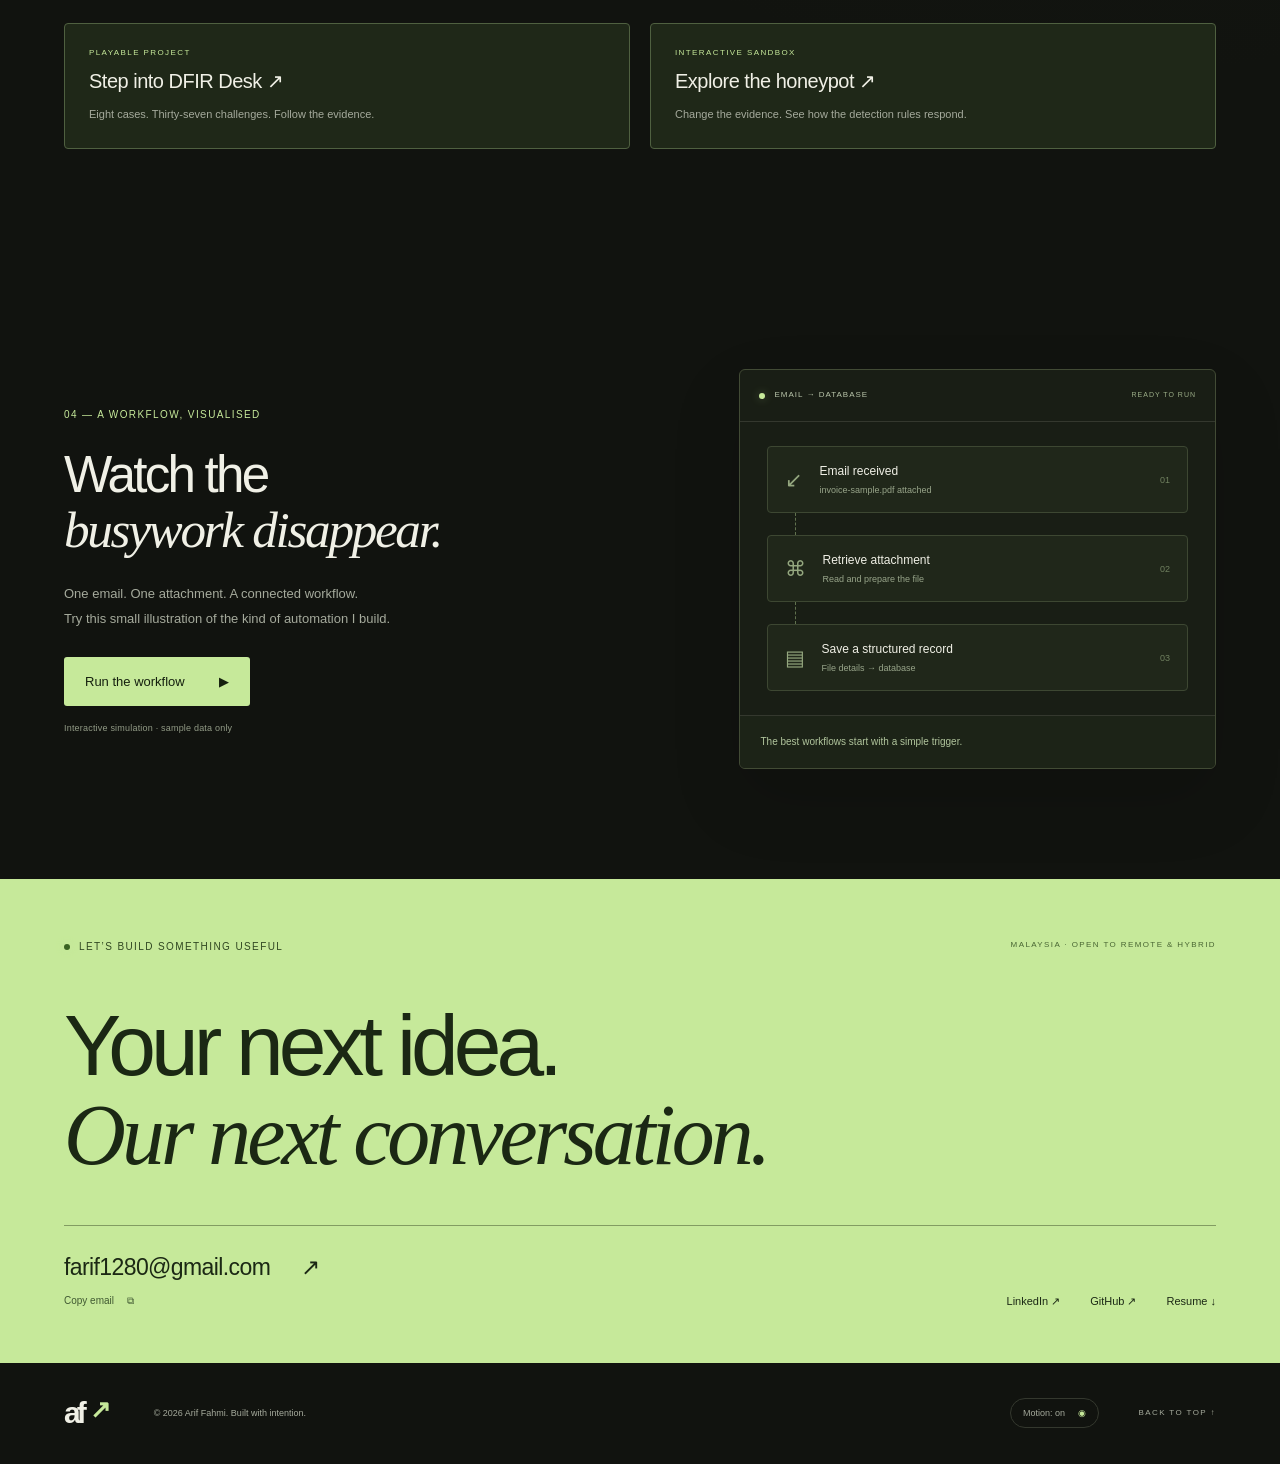
==== commit 3e285cfb: "Add local AI triage, CSV automation, forensic game and honeypot sandbox Add dedicated project case s" ====
--- a/index.html
+++ b/index.html
@@ -8,18 +8,18 @@
   <meta property="og:title" content="Arif Fahmi — Ideas into intelligent systems."><meta property="og:description" content="AI, automation, and cybersecurity. Explore the work, meet the builder."><meta property="og:type" content="website">
   <link rel="icon" href="./favicon.svg" type="image/svg+xml">
   <link rel="stylesheet" href="./styles.css">
-  <script src="./content.js" defer></script><script src="./app.js" defer></script>
+  <script src="./content.js" defer></script><script src="./app.js" defer></script><script src="./signal-model.js" defer></script><script src="./signal-lab.js" defer></script>
 </head>
 <body>
   <a class="skip-link" href="#main">Skip to content</a>
   <div class="reading-progress" aria-hidden="true"></div>
   <header class="header">
     <a class="brand" href="#home" aria-label="Arif Fahmi, home">af<span>↗</span></a>
-    <nav class="desktop-nav" aria-label="Main navigation"><a href="#work">Selected work <span>06</span></a><a href="#about">About me</a><a href="#playground">Playground</a></nav>
+    <nav class="desktop-nav" aria-label="Main navigation"><a href="#work">Selected work <span class="project-total">08</span></a><a href="#about">About me</a><a href="#signal-lab">AI lab</a></nav>
     <a class="header-contact" href="#contact">Let’s talk <span>↗</span></a>
     <button class="menu-toggle" aria-expanded="false" aria-controls="mobile-nav" aria-label="Open navigation">Menu <span>+</span></button>
   </header>
-  <nav id="mobile-nav" class="mobile-nav" aria-label="Mobile navigation" hidden><a href="#work">Selected work</a><a href="#about">About me</a><a href="#playground">Playground</a><a href="#contact">Let’s talk</a></nav>
+  <nav id="mobile-nav" class="mobile-nav" aria-label="Mobile navigation" hidden><a href="#work">Selected work</a><a href="#about">About me</a><a href="#signal-lab">AI lab</a><a href="#contact">Let’s talk</a></nav>
   <main id="main">
     <section class="hero" id="home" aria-labelledby="hero-title">
       <div class="hero-top"><span class="eyebrow"><i class="status-dot"></i> OPEN TO AI & AUTOMATION OPPORTUNITIES</span><span class="edition">PORTFOLIO / 2026</span></div>
@@ -29,14 +29,23 @@
     </section>
     <div class="credibility"><p>Built with curiosity.<br><span>Grounded in practice.</span></p><div><strong>Novartis</strong><span>AI & Automation Internship</span></div><div><strong>UNITEN <small>’26</small></strong><span>Cybersecurity graduate · CGPA 3.74</span></div><div class="credibility-last"><strong>2nd runner-up</strong><span>UNITEN Capture the Flag</span></div></div>
     <section class="work section" id="work" aria-labelledby="work-title"><div class="section-heading"><div><span class="eyebrow">01 — SELECTED WORK</span><h2 id="work-title">Less friction.<br><em>More possibility.</em></h2></div><p>Real problems, thoughtfully connected solutions.<br>A selection of what I’ve been building.</p></div>
-      <div class="work-toolbar"><div class="filters" role="group" aria-label="Filter projects"><button class="active" data-filter="All" aria-pressed="true">All work <span>06</span></button><button data-filter="AI & Automation" aria-pressed="false">AI & Automation</button><button data-filter="Web & Data" aria-pressed="false">Web & Data</button><button data-filter="Cybersecurity" aria-pressed="false">Cybersecurity</button></div><span class="work-count" aria-live="polite">6 projects</span></div>
+      <div class="work-toolbar"><div class="filters" role="group" aria-label="Filter projects"><button class="active" data-filter="All" aria-pressed="true">All work <span class="project-total">08</span></button><button data-filter="AI & Automation" aria-pressed="false">AI & Automation</button><button data-filter="Web & Data" aria-pressed="false">Web & Data</button><button data-filter="Cybersecurity" aria-pressed="false">Cybersecurity</button></div><span class="work-count" aria-live="polite">8 projects</span></div>
       <div class="project-grid" id="project-grid"></div>
       <p class="work-note">Project visuals are illustrative. Internship case studies describe my contributions without exposing internal systems or company data.</p>
     </section>
     <section class="about section" id="about" aria-labelledby="about-title"><div class="about-intro"><span class="eyebrow">02 — THE PERSON BEHIND THE SYSTEMS</span><h2 id="about-title">Curious by nature.<br><em>Builder by choice.</em></h2><p>I’m Arif, a Cybersecurity graduate from UNITEN with a strong interest in AI and automation. I enjoy turning complicated processes into systems that feel simple to use.</p><p>At Novartis, I’ve worked across finance, audit review, and forecasting—connecting documents, data, and workflows with Python and Microsoft Power Platform.</p><p class="motto">“Live to learn.”<span>— THE MINDSET I BUILD WITH</span></p><a class="text-link resume-link" href="./arif-fahmi-resume.pdf" download>Get the full resume <span>↓</span></a></div>
       <div class="about-detail"><div class="timeline"><article><span class="timeline-date">JUN 2026 — PRESENT</span><h3>AI & Automation Solution Intern</h3><p>Novartis · Selangor, Malaysia</p><p class="timeline-description">AI-assisted retrieval, reconciliation review, and cash-flow forecasting.</p></article><article><span class="timeline-date">GRADUATED 2026</span><h3>Bachelor of Cyber Security</h3><p>Universiti Tenaga Nasional</p><div class="mini-stats"><span><b>3.74</b> CGPA</span><span><b>6</b> Dean’s List semesters</span></div></article><article><span class="timeline-date">2025</span><h3>Freelance Web Designer</h3><p>Responsive, interactive websites with HTML, CSS, and JavaScript.</p></article></div><div class="skills-block"><span class="eyebrow">MY EVERYDAY TOOLKIT</span><div class="skill-tags"><span>Python</span><span>Copilot Studio</span><span>Power Automate</span><span>Power Apps</span><span>AI Builder</span><span>React</span><span>TypeScript</span><span>SQL</span><span>SharePoint</span><span>Power BI</span><span>Flask</span><span>Azure AI</span></div></div></div>
     </section>
-    <section class="playground section" id="playground" aria-labelledby="playground-title"><div class="playground-copy"><span class="eyebrow">03 — A LITTLE HANDS-ON</span><h2 id="playground-title">Watch the<br><em>busywork disappear.</em></h2><p>One email. One attachment. A connected workflow.<br>Try this small illustration of the kind of automation I build.</p><button class="button primary" id="run-demo">Run the workflow <span>▶</span></button><span class="demo-disclaimer">Interactive simulation · sample data only</span></div><div class="workflow-demo"><div class="demo-header"><span><i class="status-dot"></i> EMAIL → DATABASE</span><span id="demo-status" aria-live="polite">READY TO RUN</span></div><div class="flow-steps"><div class="flow-step" data-step="0"><span class="step-icon">↙</span><div><strong>Email received</strong><small>invoice-sample.pdf attached</small></div><span class="step-state">01</span></div><div class="flow-connector"></div><div class="flow-step" data-step="1"><span class="step-icon">⌘</span><div><strong>Retrieve attachment</strong><small>Read and prepare the file</small></div><span class="step-state">02</span></div><div class="flow-connector"></div><div class="flow-step" data-step="2"><span class="step-icon">▤</span><div><strong>Save a structured record</strong><small>File details → database</small></div><span class="step-state">03</span></div></div><div class="demo-log" role="status" id="demo-log">The best workflows start with a simple trigger.</div></div></section>
+    <section class="signal-lab section" id="signal-lab" aria-labelledby="signal-title">
+      <div class="section-heading"><div><span class="eyebrow"><i class="status-dot"></i> 03 — THE INTELLIGENCE LAB</span><h2 id="signal-title">A little intelligence.<br><em>A lot less busywork.</em></h2></div><p>Try a real, lightweight machine-learning model.<br>Then let a browser workflow organise the results.</p></div>
+      <div class="lab-feature-strip"><span>01 &nbsp; ANALYSE TEXT</span><span>→</span><span>02 &nbsp; QUEUE A REVIEW</span><span>→</span><span>03 &nbsp; EXPORT CSV</span><b>RUNS ON YOUR DEVICE</b></div>
+      <div class="signal-grid"><form id="signal-form" class="signal-input-panel"><div class="panel-heading"><span class="eyebrow">AI TEXT TRIAGE</span><span class="lab-chip">LOCAL ML</span></div><label for="signal-text">What’s the signal in this post?</label><textarea id="signal-text" maxlength="1800" rows="5" placeholder="Paste a short English post, or choose an example below…" required aria-describedby="signal-limit"></textarea><div class="input-meta"><span id="signal-limit">English text · 12–1,800 characters</span><span id="signal-length">0 / 1,800</span></div><div class="sample-buttons" role="group" aria-label="Example posts"><button type="button" data-sample="review">Suspicious post ↗</button><button type="button" data-sample="routine">Learning update ↗</button><button type="button" data-sample="unknown">Unfamiliar topic ↗</button></div><label class="auto-label"><input type="checkbox" id="auto-queue" checked><span>Automatically add each result to my review queue</span></label><div class="lab-actions"><button class="button primary" type="submit">Analyse the text <span>↗</span></button><span class="lab-input-status" id="signal-message" role="status"></span></div></form>
+      <div class="signal-result-panel" id="signal-result" aria-live="polite"><div class="panel-heading"><span class="eyebrow">MODEL OUTPUT</span><span class="lab-chip" id="signal-label">AWAITING INPUT</span></div><div class="signal-orbit" aria-hidden="true">✳</div><h3 id="signal-verdict">Context in.<br>Signals out.</h3><p id="signal-explanation">Choose an example and analyse it to see how a small language classifier weighs the words.</p><div id="signal-details" hidden><div class="score-label"><span>Review-signal score</span><strong id="signal-score"></strong></div><div class="score-track"><div id="signal-meter"></div></div><p class="score-note">Uncalibrated model score, not a probability of danger.</p><div class="signal-evidence" id="signal-evidence"></div></div></div></div>
+      <div class="review-queue"><div class="queue-heading"><div><span class="eyebrow">THE AUTOMATION</span><h3>From analysis to an organised record.<span id="queue-count">0 records</span></h3></div><div class="queue-actions"><button type="button" id="export-queue" disabled>Export CSV ↓</button><button type="button" id="clear-queue" disabled>Clear queue ×</button></div></div><p id="queue-storage" class="queue-note">Stored only in this browser. The latest 20 results are retained.</p><div id="queue-list"><p class="queue-empty">Your queue is empty. Analyse a post with automatic saving enabled to add the first record.</p></div><p id="queue-status" role="status" class="queue-note"></p></div>
+      <details class="model-note"><summary>What is powering this demo?</summary><p>A multinomial Naive Bayes text classifier trained on 64 hand-written, synthetic English examples. It computes word weights locally; no text is sent to an AI provider. It can miss context, negation, and unfamiliar language, so every output needs human review. “Low signal” does not mean safe.</p><p>This is a new portfolio demonstration, separate from my ongoing social-media cyber-threat classification project. The automation really creates local records and exports a CSV; it does not contact a security service or send alerts.</p></details>
+      <div class="project-demo-links"><a href="./forensic.html"><span>PLAYABLE PROJECT</span><strong>Step into DFIR Desk ↗</strong><small>Eight cases. Thirty-seven challenges. Follow the evidence.</small></a><a href="./honeypot.html"><span>INTERACTIVE SANDBOX</span><strong>Explore the honeypot ↗</strong><small>Change the evidence. See how the detection rules respond.</small></a></div>
+    </section>
+    <section class="playground section" id="playground" aria-labelledby="playground-title"><div class="playground-copy"><span class="eyebrow">04 — A WORKFLOW, VISUALISED</span><h2 id="playground-title">Watch the<br><em>busywork disappear.</em></h2><p>One email. One attachment. A connected workflow.<br>Try this small illustration of the kind of automation I build.</p><button class="button primary" id="run-demo">Run the workflow <span>▶</span></button><span class="demo-disclaimer">Interactive simulation · sample data only</span></div><div class="workflow-demo"><div class="demo-header"><span><i class="status-dot"></i> EMAIL → DATABASE</span><span id="demo-status" aria-live="polite">READY TO RUN</span></div><div class="flow-steps"><div class="flow-step" data-step="0"><span class="step-icon">↙</span><div><strong>Email received</strong><small>invoice-sample.pdf attached</small></div><span class="step-state">01</span></div><div class="flow-connector"></div><div class="flow-step" data-step="1"><span class="step-icon">⌘</span><div><strong>Retrieve attachment</strong><small>Read and prepare the file</small></div><span class="step-state">02</span></div><div class="flow-connector"></div><div class="flow-step" data-step="2"><span class="step-icon">▤</span><div><strong>Save a structured record</strong><small>File details → database</small></div><span class="step-state">03</span></div></div><div class="demo-log" role="status" id="demo-log">The best workflows start with a simple trigger.</div></div></section>
     <section class="contact section" id="contact" aria-labelledby="contact-title"><div class="contact-top"><span class="eyebrow"><i class="status-dot"></i> LET’S BUILD SOMETHING USEFUL</span><span class="location">MALAYSIA · OPEN TO REMOTE & HYBRID</span></div><h2 id="contact-title">Your next idea.<br><em>Our next conversation.</em></h2><div class="contact-bottom"><div><a class="email-link" href="mailto:farif1280@gmail.com">farif1280@gmail.com <span>↗</span></a><button class="copy-email" id="copy-email" aria-label="Copy email address">Copy email <span>⧉</span></button><span id="copy-status" class="copy-status" role="status"></span></div><div class="social-links"><a href="https://www.linkedin.com/in/arif-fahmi-4262b1334/" target="_blank" rel="noopener noreferrer">LinkedIn ↗</a><a href="https://github.com/repppoo" target="_blank" rel="noopener noreferrer">GitHub ↗</a><a class="resume-link" href="./arif-fahmi-resume.pdf" download>Resume ↓</a></div></div></section>
   </main>
   <footer><a class="brand" href="#home" aria-label="Back to top">af<span>↗</span></a><p>© <span id="year">2026</span> Arif Fahmi. Built with intention.</p><button id="motion-toggle" aria-pressed="false">Motion: on <span>◉</span></button><a href="#home">BACK TO TOP ↑</a></footer>
--- a/styles.css
+++ b/styles.css
@@ -4,3 +4,5 @@
 @media(max-width:760px){html{scroll-padding-top:25px}.header{height:76px;padding-inline:6%}.desktop-nav,.header-contact{display:none}.menu-toggle{display:flex;gap:22px;background:transparent;border:1px solid var(--line);padding:10px 16px;border-radius:30px;font-size:11px;align-items:center}.menu-toggle span{color:var(--accent);font-size:17px}.mobile-nav:not([hidden]){display:flex;position:absolute;top:76px;width:100%;z-index:30;background:#1d2317;flex-direction:column;padding:20px 6%;border-bottom:1px solid var(--line);gap:0}.mobile-nav a{padding:15px 0;font-size:18px;border-bottom:1px solid #343d2b}.hero{padding:25px 6% 0}.hero-top .eyebrow{font-size:7px;letter-spacing:1px}.edition{font-size:7px}.hero-copy{width:100%;padding:42px 0 0}.intro{font-size:13px;margin-bottom:22px}.hero h1{font-size:clamp(63px,13.6vw,95px);letter-spacing:-4px;line-height:1.01}.hero-description{font-size:13px;width:80%;max-width:320px;margin-top:23px;margin-bottom:25px}.hero-actions{gap:22px}.button{font-size:11px;padding:16px 17px;gap:26px}.text-link{font-size:10px;gap:10px}.orbital-stage{position:relative;top:auto;right:auto;margin:-45px -22% -20px 10%;width:112%;height:370px;pointer-events:none}.orbit-label{font-size:6px;padding:6px 8px}.label-one{top:28%;right:22%}.label-two{bottom:23%;left:15%}.orbit-caption{font-size:6px;right:25%;bottom:30px}.cross-one{bottom:21%;right:22%}.hero-bottom{padding:20px 0;font-size:7px;letter-spacing:.7px;gap:15px}.hero-bottom a span{margin-left:6px}.credibility{grid-template-columns:1fr 1fr;padding:29px 6%;gap:30px 20px}.credibility p{font-size:11px}.credibility strong{font-size:22px}.credibility div>span{font-size:9px;line-height:1.6;margin-top:7px}.section{padding:65px 6%}.section-heading{display:block;margin-bottom:26px}.section h2{font-size:43px;letter-spacing:-2px;margin-top:17px}.eyebrow{font-size:8px;letter-spacing:1.2px}.section-heading p{font-size:12px;margin-top:22px}.work-toolbar{align-items:flex-end;gap:12px}.filters{gap:6px}.filters button{font-size:9px;padding:9px 12px}.work-count{display:none}.project-grid{grid-template-columns:repeat(2,minmax(0,1fr));gap:30px 16px}.project-visual{height:220px}.project-title-row h3{font-size:21px}.project-meta{font-size:6px;letter-spacing:.5px;margin-top:16px}.project-card p{font-size:10px}.project-tags span{font-size:7px;padding:4px 6px}.project-tags{gap:4px;margin-top:12px}.project-title-row>span{width:25px;height:25px;font-size:14px}.work-note{font-size:8px;margin-top:25px}.about{display:block}.about-intro>p{font-size:13px;max-width:none}.about-detail{margin-top:45px}.timeline h3{font-size:17px}.mini-stats{gap:30px}.skills-block{margin-top:25px}.skill-tags span{font-size:10px;padding:9px 11px}.playground{display:block}.playground-copy>p{font-size:12px}.workflow-demo{margin-top:32px}.flow-steps{padding:24px}.flow-step{padding:18px;gap:15px}.flow-step strong{font-size:12px}.demo-header{font-size:8px}.demo-disclaimer{font-size:8px}.contact-top .location{display:none}.contact h2{font-size:clamp(41px,8.7vw,62px);letter-spacing:-2.5px;line-height:1.13;margin:30px 0}.contact-bottom{display:block;padding-top:23px}.email-link{font-size:21px}.social-links{margin-top:30px;gap:27px;font-size:10px}.contact{padding-top:38px;padding-bottom:38px}.copy-email{font-size:9px}footer{padding:25px 6%;flex-wrap:wrap;gap:18px}footer p{margin-left:10px;font-size:8px}footer button{font-size:8px}footer>a:last-child{margin-left:auto;font-size:7px}dialog{padding:24px 22px}.dialog-top{margin-bottom:25px}#dialog-title{font-size:39px}.dialog-summary{font-size:14px}.dialog-result strong{font-size:24px}.dialog-footer{display:block;font-size:10px}.dialog-footer a{display:block;margin-top:12px}.dialog-section p{font-size:12px}}
 @media(max-width:480px){.project-grid{grid-template-columns:1fr;gap:33px}.project-visual{height:280px}.project-meta{font-size:8px;letter-spacing:.8px}.project-title-row h3{font-size:26px}.project-card p{font-size:12px}.project-tags span{font-size:8px;padding:5px 8px}.nexus-art{inset:55px 30px 40px}.forecast-art{inset:58px 28px 40px;padding:18px}.chart{height:92px}.audit-art{inset:60px 34px 40px;padding:17px}.audit-item{padding:13px 0;font-size:9px}.terminal-art{inset:58px 30px 40px;font-size:10px;padding:18px}.visual-topline{font-size:8px}.visual-caption{font-size:8px}.project-title-row>span{width:30px;height:30px}.hero-actions{gap:18px}.hero h1{font-size:64px}.orbital-stage{height:340px;margin-top:-25px}.hero-top .eyebrow{font-size:6.5px;letter-spacing:.75px}.edition{font-size:6px}.hero-bottom{font-size:6.5px}.section h2{font-size:40px}.contact h2{font-size:41px}.email-link{font-size:20px}footer p{max-width:210px;line-height:1.8;margin-right:0}}
 @media(prefers-reduced-motion:reduce){html{scroll-behavior:auto}*,*:before,*:after{animation:none!important;transition:none!important}.reveal{opacity:1;transform:none}}
+/* Intelligence lab and project extensions */
+.signal-lab{border-top:1px solid var(--line);background:radial-gradient(ellipse at 85% 20%,#2b382333,transparent 60%)}.lab-feature-strip{display:flex;align-items:center;gap:20px;font-size:9px;letter-spacing:1px;color:#b3bfa7;margin-bottom:30px;padding:18px 0;border-block:1px solid var(--line)}.lab-feature-strip b{font-size:8px;color:var(--accent);margin-left:auto;font-weight:400}.signal-grid{display:grid;grid-template-columns:1.15fr 1fr;gap:20px}.signal-input-panel,.signal-result-panel{border:1px solid #414e34;border-radius:6px;padding:27px;background:#1b2216;min-width:0}.panel-heading{display:flex;justify-content:space-between;align-items:center;gap:12px;margin-bottom:24px}.lab-chip{border:1px solid #526740;color:#bdcfae;border-radius:20px;padding:5px 9px;font-size:7px;letter-spacing:.7px}.signal-input-panel>label:first-of-type{font-size:17px;display:block;margin-bottom:15px}.signal-input-panel textarea{resize:vertical;width:100%;min-height:142px;max-height:350px;border:1px solid #495b36;border-radius:4px;background:#10160c;color:var(--ink);font:13px/1.8 var(--sans);padding:15px}.signal-input-panel textarea:focus-visible{outline:2px solid var(--accent);outline-offset:2px}.input-meta{display:flex;justify-content:space-between;gap:10px;font-size:9px;color:var(--muted);margin:9px 0 16px}.sample-buttons{display:flex;gap:8px;flex-wrap:wrap}.sample-buttons button{padding:8px 10px;background:transparent;border:1px solid #465638;border-radius:3px;color:#c1cdb6;font-size:9px}.sample-buttons button:hover{border-color:var(--accent)}.auto-label{display:flex;align-items:flex-start;gap:9px;font-size:10px;line-height:1.7;color:#bac7ad;margin:24px 0 18px}.auto-label input{accent-color:var(--accent);margin-top:3px}.lab-actions{display:flex;gap:15px;align-items:center}.lab-input-status{font-size:10px;color:var(--accent);line-height:1.8;max-width:190px}.signal-result-panel{display:flex;flex-direction:column;background:radial-gradient(ellipse at 50% 20%,#3a4a2c55,transparent 70%),#171e12}.signal-orbit{font-family:var(--serif);font-size:69px;color:var(--accent);height:90px;line-height:90px}.signal-result-panel h3{font-size:36px;letter-spacing:-1.4px;font-weight:400;line-height:1.1;margin:10px 0 14px}.signal-result-panel>p{font-size:12px;line-height:1.85;color:#aebea0;margin:0 0 25px}.signal-result-panel[data-result=review]{border-color:#a38b51}.signal-result-panel[data-result=review] .signal-orbit{color:#e6c78b}.score-label{display:flex;justify-content:space-between;font-size:10px;color:#c2cdb9}.score-label strong{font-size:13px;color:var(--accent)}.score-track{height:5px;background:#3c4833;margin:12px 0;border-radius:10px;overflow:hidden}#signal-meter{height:100%;width:0;background:var(--accent);transition:width .5s}.score-note{font-size:9px;color:#94a289;line-height:1.7}.signal-evidence{display:flex;gap:6px;flex-wrap:wrap;margin-top:17px}.signal-evidence span{font:10px monospace;color:#c1d3b0;border:1px solid #4c603c;padding:6px 9px;border-radius:3px}.review-queue{margin-top:24px;border:1px solid #414e34;border-radius:5px;padding:25px}.queue-heading{display:flex;justify-content:space-between;gap:20px;align-items:center}.queue-heading h3{font-size:19px;font-weight:400;letter-spacing:-.4px;margin:9px 0}.queue-heading h3>span{font-size:10px;color:var(--muted);display:block;margin-top:10px;letter-spacing:0}.queue-actions{display:flex;gap:8px}.queue-actions button{background:#26331d;border:1px solid #5b6e46;border-radius:3px;padding:10px 13px;font-size:10px;white-space:nowrap}.queue-actions button:disabled{opacity:.45;cursor:default}.queue-note,.queue-empty{font-size:10px;color:var(--muted);line-height:1.8}.queue-empty{margin:25px 0 10px}.queue-row{display:grid;grid-template-columns:135px 1fr 70px 25px;gap:18px;align-items:center;padding:13px 0;border-top:1px solid var(--line)}.queue-row p{font-size:11px;line-height:1.7;margin:0;overflow-wrap:anywhere;white-space:pre-wrap}.queue-row time{font-size:9px;color:var(--muted)}.queue-row button{background:transparent;border:0;font-size:20px;color:var(--muted)}.queue-badge{font-size:9px;color:var(--accent)}.model-note{margin:20px 0 0;color:var(--muted);font-size:10px;line-height:1.9}.model-note summary{cursor:pointer;color:#c3d3b2;padding:10px 0}.model-note p{max-width:900px}.project-demo-links{display:grid;grid-template-columns:1fr 1fr;gap:20px;margin-top:35px}.project-demo-links a{display:flex;flex-direction:column;gap:12px;padding:24px;border:1px solid #4f6040;border-radius:4px;background:#1f2818;transition:border-color .2s,transform .2s}.project-demo-links a:hover{border-color:var(--accent);transform:translateY(-3px)}.project-demo-links span{font-size:8px;letter-spacing:1.4px;color:var(--accent)}.project-demo-links strong{font-size:20px;letter-spacing:-.5px;font-weight:400}.project-demo-links small{font-size:11px;line-height:1.8;color:var(--muted)}.case-demo{margin-top:5px}.visual-forensic{background:#1e2b2b;border-color:#365455}.visual-honeypot{background:#302820;border-color:#51432f}.honeypot-art .audit-item b{color:#e6c78b;background:#5c472e}.forensic-art{background:#112122;border-color:#426668;color:#a5c6c8}.visual-forensic .visual-topline,.visual-forensic .visual-caption{color:#86a9ab}.visual-honeypot .visual-topline,.visual-honeypot .visual-caption{color:#bba582}@media(max-width:760px){.signal-grid{grid-template-columns:1fr}.signal-input-panel,.signal-result-panel{padding:22px}.signal-result-panel h3{font-size:31px}.lab-feature-strip{gap:10px;font-size:7px;letter-spacing:.5px}.lab-feature-strip b{display:none}.queue-heading{display:block}.queue-actions{margin:18px 0}.review-queue{padding:20px}.queue-heading h3{font-size:17px}.queue-row{grid-template-columns:1fr 25px;gap:8px}.queue-row p{grid-column:1;grid-row:2}.queue-row time{grid-column:1;grid-row:3}.queue-row button{grid-column:2;grid-row:1/4}.project-demo-links{grid-template-columns:1fr;gap:14px}.project-demo-links strong{font-size:19px}.lab-actions{flex-wrap:wrap}.lab-input-status{max-width:none}.signal-orbit{height:65px;font-size:55px;line-height:65px}.auto-label{font-size:10px}.queue-note{font-size:9px}}
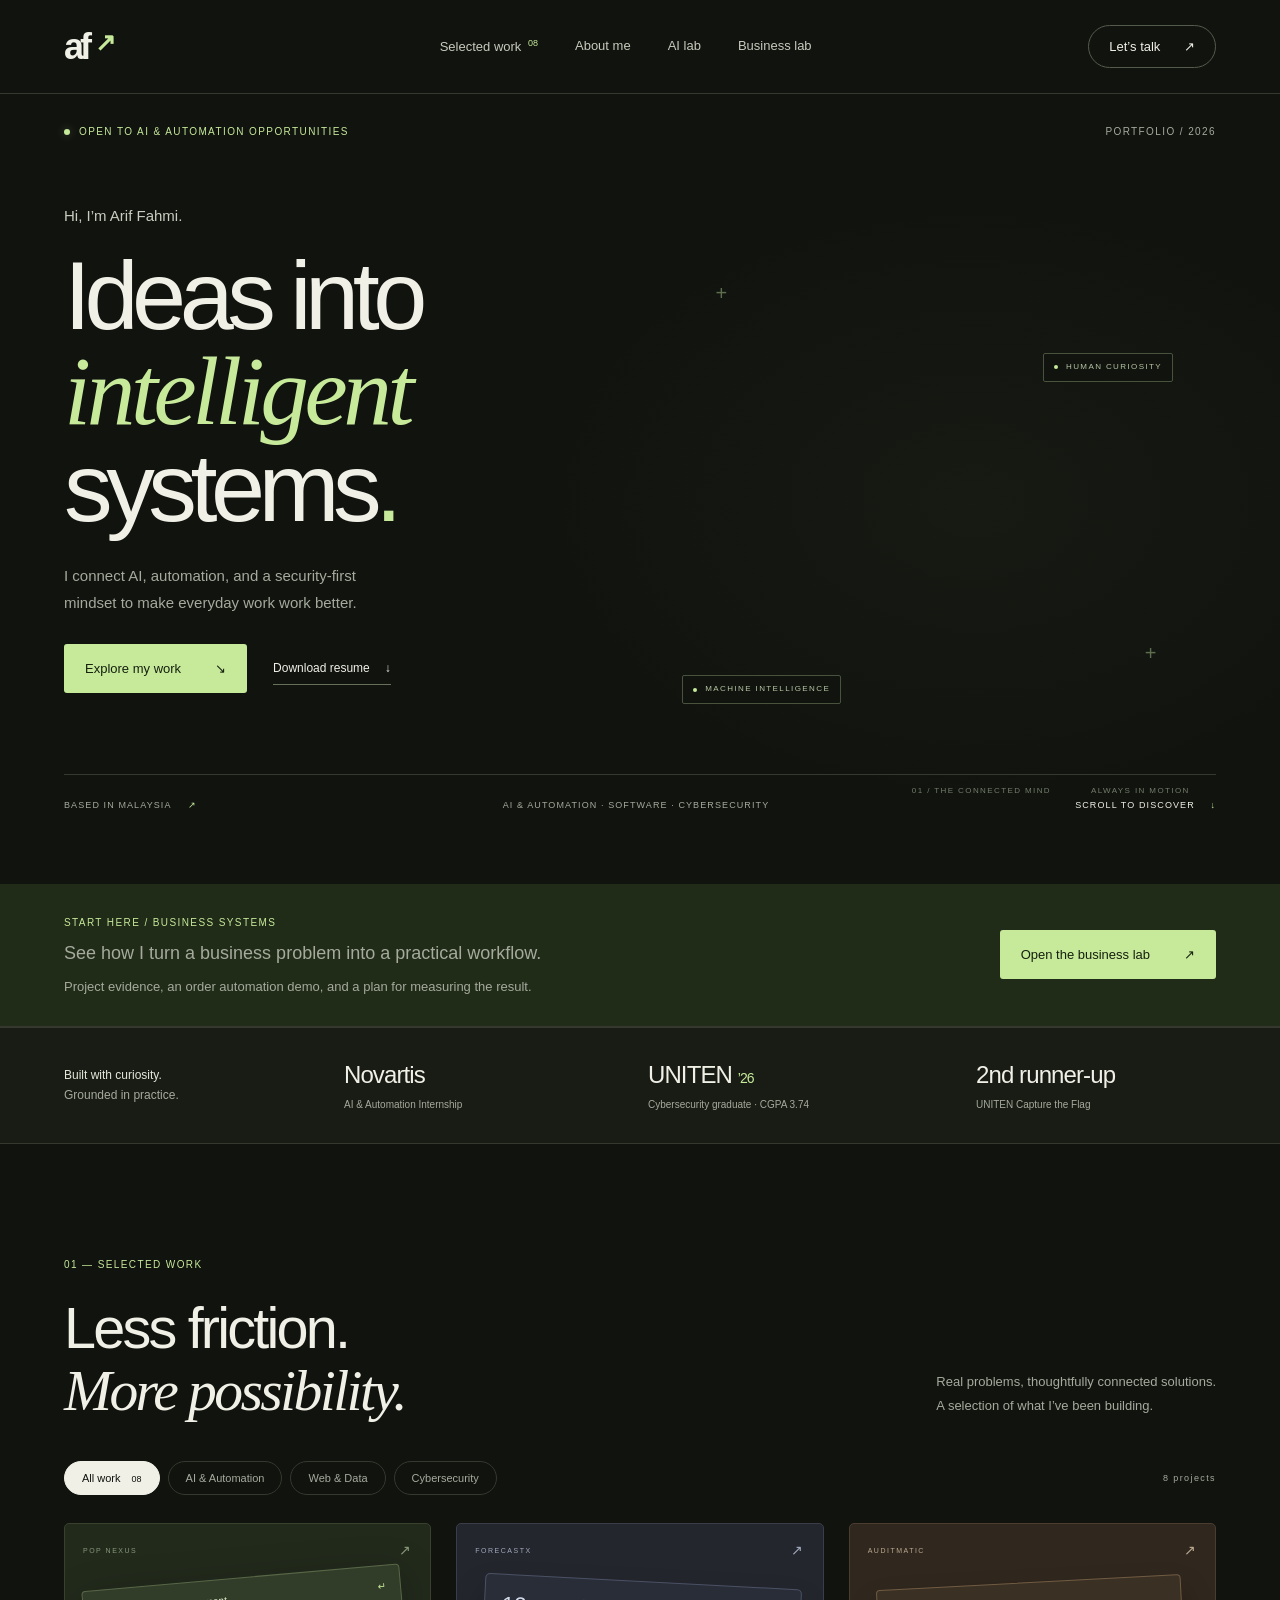
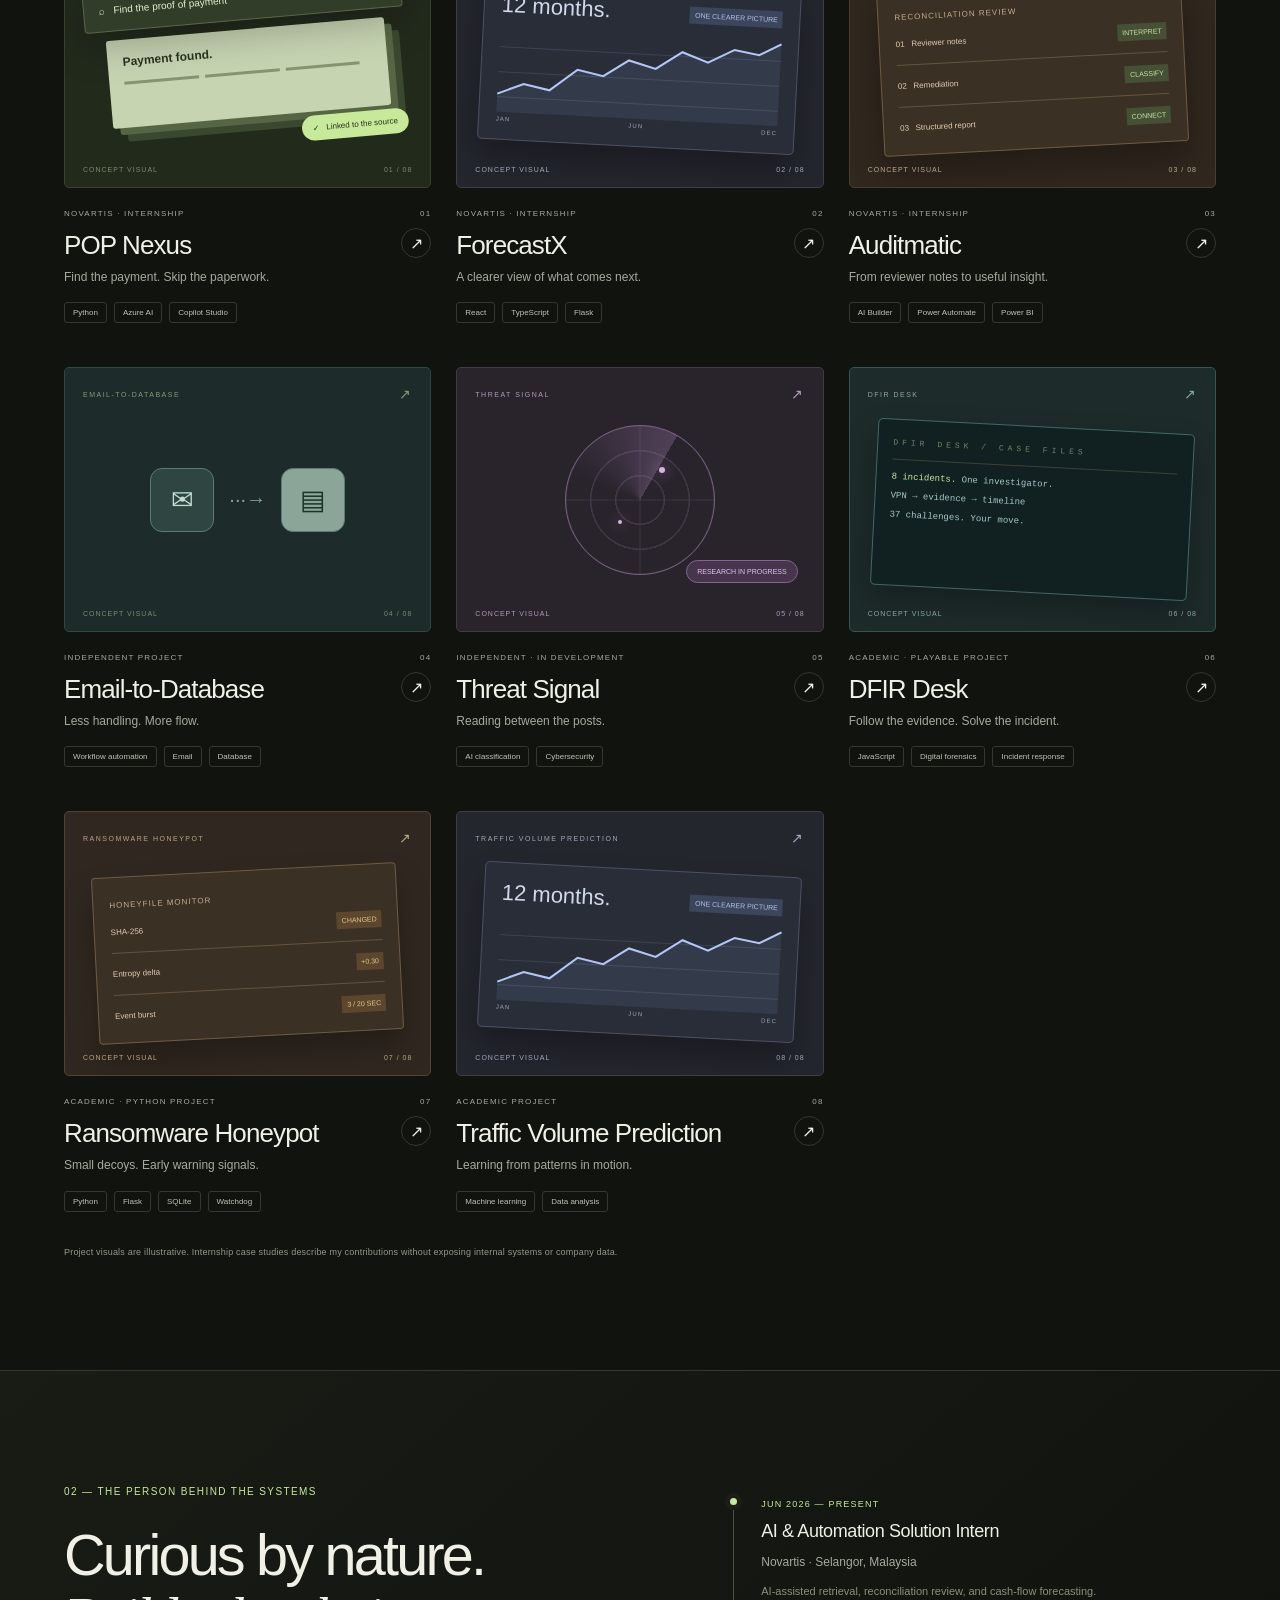
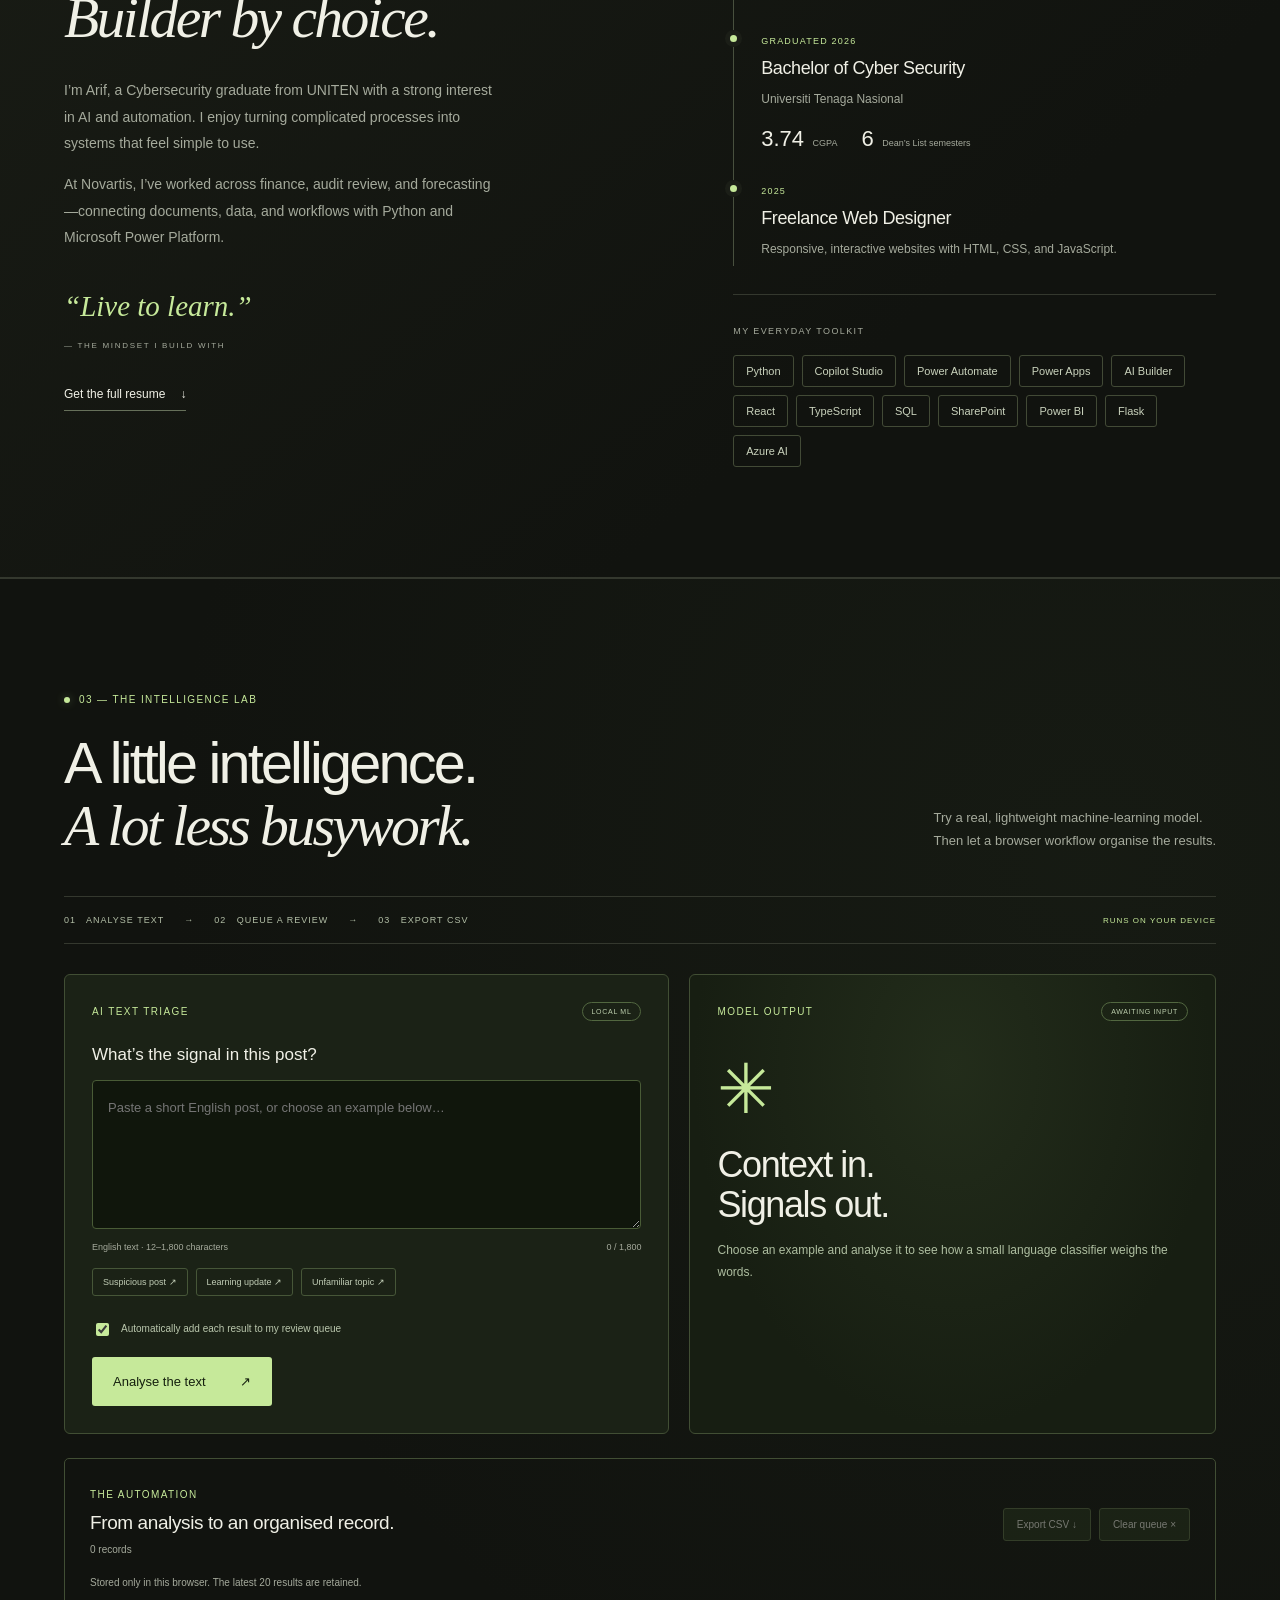
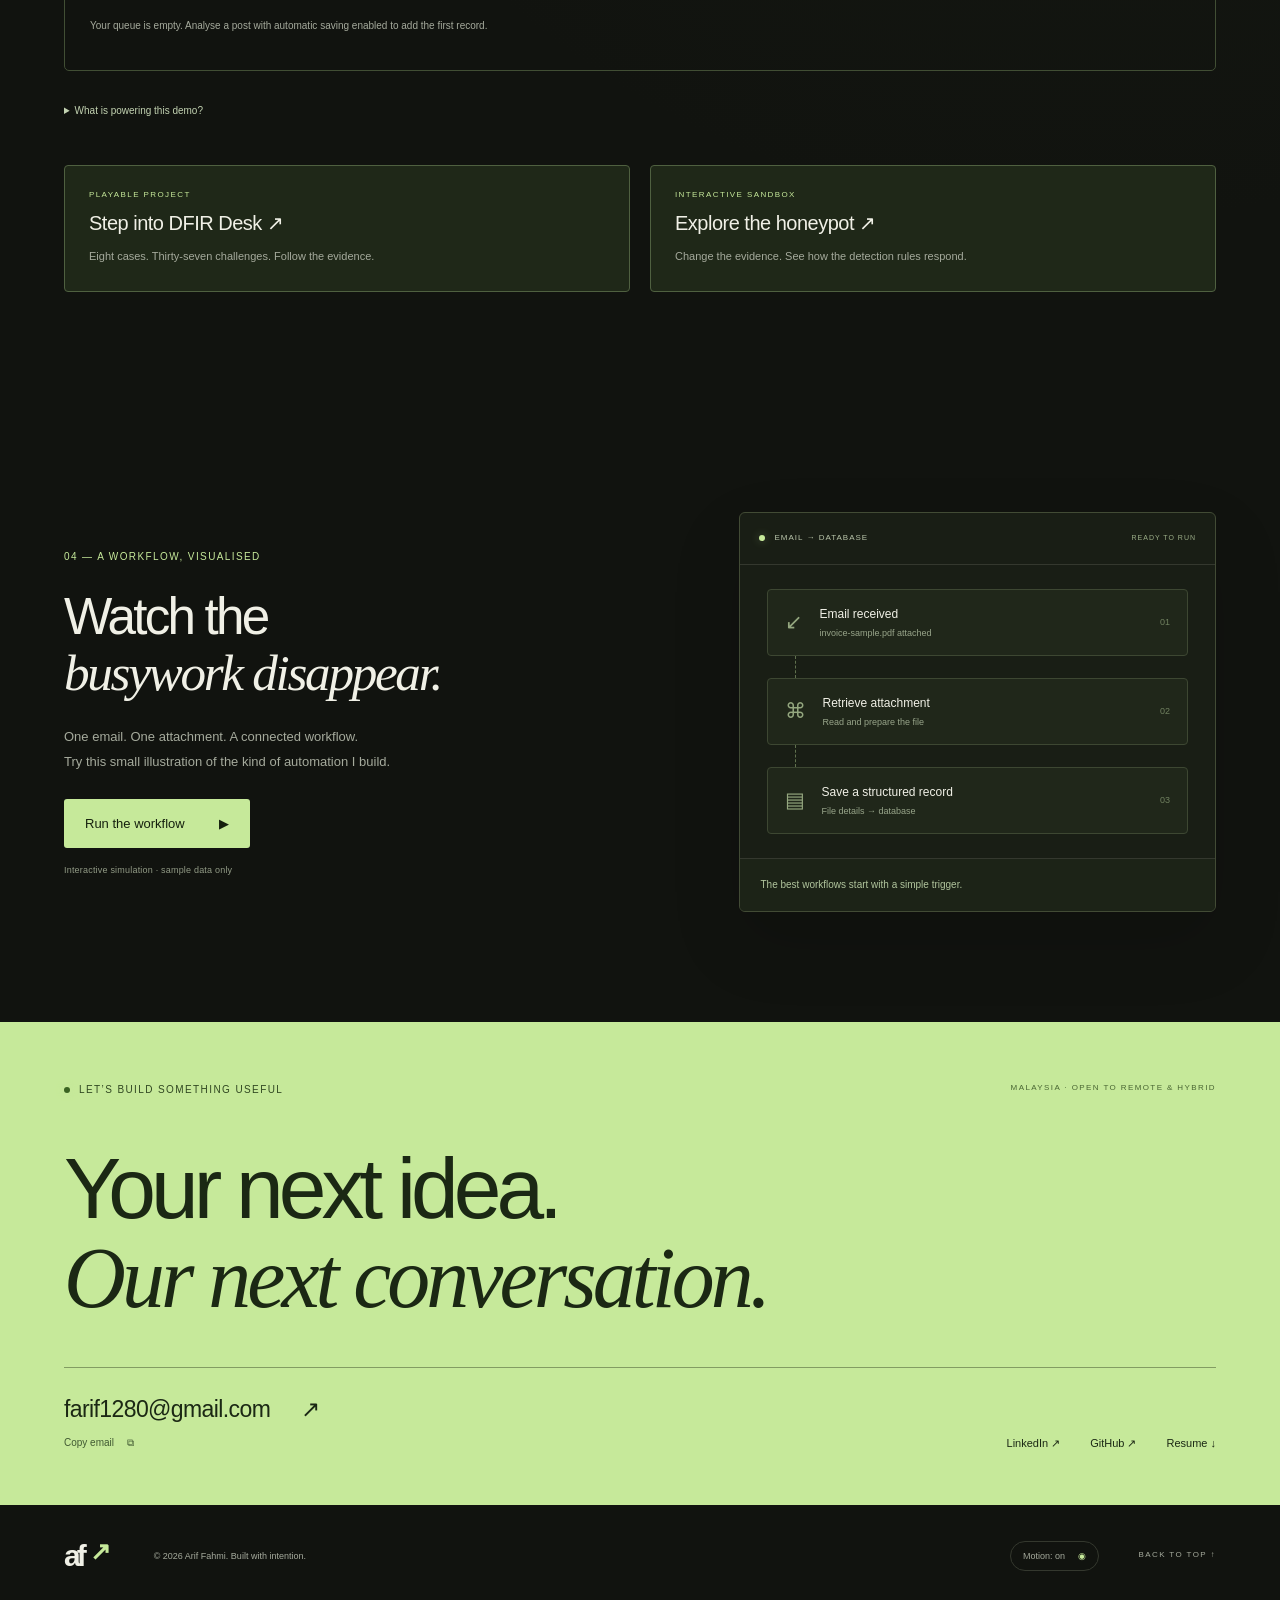
==== commit a2419d07: "Add business systems lab and interview walkthrough Add a sample order-and-stock automation with dupl" ====
--- a/index.html
+++ b/index.html
@@ -7,7 +7,7 @@
   <meta name="theme-color" content="#11130f">
   <meta property="og:title" content="Arif Fahmi — Ideas into intelligent systems."><meta property="og:description" content="AI, automation, and cybersecurity. Explore the work, meet the builder."><meta property="og:type" content="website">
   <link rel="icon" href="./favicon.svg" type="image/svg+xml">
-  <link rel="stylesheet" href="./styles.css">
+  <link rel="stylesheet" href="./styles.css"><link rel="stylesheet" href="./business.css">
   <script src="./content.js" defer></script><script src="./app.js" defer></script><script src="./signal-model.js" defer></script><script src="./signal-lab.js" defer></script>
 </head>
 <body>
@@ -15,11 +15,11 @@
   <div class="reading-progress" aria-hidden="true"></div>
   <header class="header">
     <a class="brand" href="#home" aria-label="Arif Fahmi, home">af<span>↗</span></a>
-    <nav class="desktop-nav" aria-label="Main navigation"><a href="#work">Selected work <span class="project-total">08</span></a><a href="#about">About me</a><a href="#signal-lab">AI lab</a></nav>
+    <nav class="desktop-nav" aria-label="Main navigation"><a href="#work">Selected work <span class="project-total">08</span></a><a href="#about">About me</a><a href="#signal-lab">AI lab</a><a href="./business.html">Business lab</a></nav>
     <a class="header-contact" href="#contact">Let’s talk <span>↗</span></a>
     <button class="menu-toggle" aria-expanded="false" aria-controls="mobile-nav" aria-label="Open navigation">Menu <span>+</span></button>
   </header>
-  <nav id="mobile-nav" class="mobile-nav" aria-label="Mobile navigation" hidden><a href="#work">Selected work</a><a href="#about">About me</a><a href="#signal-lab">AI lab</a><a href="#contact">Let’s talk</a></nav>
+  <nav id="mobile-nav" class="mobile-nav" aria-label="Mobile navigation" hidden><a href="#work">Selected work</a><a href="#about">About me</a><a href="#signal-lab">AI lab</a><a href="./business.html">Business lab</a><a href="#contact">Let’s talk</a></nav>
   <main id="main">
     <section class="hero" id="home" aria-labelledby="hero-title">
       <div class="hero-top"><span class="eyebrow"><i class="status-dot"></i> OPEN TO AI & AUTOMATION OPPORTUNITIES</span><span class="edition">PORTFOLIO / 2026</span></div>
@@ -27,6 +27,7 @@
       <div class="orbital-stage" aria-hidden="true"><canvas id="orbital"></canvas><div class="orbit-label label-one"><i></i> HUMAN CURIOSITY</div><div class="orbit-label label-two"><i></i> MACHINE INTELLIGENCE</div><div class="orbital-cross cross-one">+</div><div class="orbital-cross cross-two">+</div><div class="orbit-caption"><span>01 / THE CONNECTED MIND</span><span>ALWAYS IN MOTION</span></div></div>
       <div class="hero-bottom"><span>BASED IN MALAYSIA <span class="small-arrow">↗</span></span><span>AI & AUTOMATION · SOFTWARE · CYBERSECURITY</span><a href="#work">SCROLL TO DISCOVER <span>↓</span></a></div>
     </section>
+    <aside class="tour-banner" aria-label="Business systems walkthrough"><div><span class="eyebrow">START HERE / BUSINESS SYSTEMS</span><p><strong>See how I turn a business problem into a practical workflow.</strong></p><p>Project evidence, an order automation demo, and a plan for measuring the result.</p></div><a class="button primary" href="./business.html">Open the business lab <span>↗</span></a></aside>
     <div class="credibility"><p>Built with curiosity.<br><span>Grounded in practice.</span></p><div><strong>Novartis</strong><span>AI & Automation Internship</span></div><div><strong>UNITEN <small>’26</small></strong><span>Cybersecurity graduate · CGPA 3.74</span></div><div class="credibility-last"><strong>2nd runner-up</strong><span>UNITEN Capture the Flag</span></div></div>
     <section class="work section" id="work" aria-labelledby="work-title"><div class="section-heading"><div><span class="eyebrow">01 — SELECTED WORK</span><h2 id="work-title">Less friction.<br><em>More possibility.</em></h2></div><p>Real problems, thoughtfully connected solutions.<br>A selection of what I’ve been building.</p></div>
       <div class="work-toolbar"><div class="filters" role="group" aria-label="Filter projects"><button class="active" data-filter="All" aria-pressed="true">All work <span class="project-total">08</span></button><button data-filter="AI & Automation" aria-pressed="false">AI & Automation</button><button data-filter="Web & Data" aria-pressed="false">Web & Data</button><button data-filter="Cybersecurity" aria-pressed="false">Cybersecurity</button></div><span class="work-count" aria-live="polite">8 projects</span></div>
--- a/business.css
+++ b/business.css
@@ -0,0 +1,2 @@
+
+.business-header{max-width:1440px;margin:auto;padding:24px 5%;display:flex;align-items:center;justify-content:space-between;border-bottom:1px solid var(--line)}.business-header nav{display:flex;gap:26px;font-size:13px}.business-hero,.business-section{max-width:1440px;margin:auto;padding:80px 5%;border-bottom:1px solid var(--line)}.business-hero h1{font-size:clamp(42px,5.5vw,80px);line-height:1.05;letter-spacing:-3px;font-weight:400;margin:24px 0}.business-hero h1 em{color:var(--accent)}.business-hero>p{max-width:680px;font-size:17px;line-height:1.8;color:var(--muted)}.business-tags{display:flex;gap:12px;flex-wrap:wrap;margin:28px 0}.business-tags>span{border:1px solid var(--line);border-radius:30px;padding:9px 13px;font-size:11px;color:var(--muted)}.business-section .section-heading{margin-bottom:35px}.business-section h2{font-size:clamp(32px,4vw,54px);font-weight:400;letter-spacing:-2px;line-height:1.12;margin:15px 0}.evidence-grid{display:grid;grid-template-columns:repeat(3,minmax(0,1fr));gap:18px}.evidence-grid article{padding:28px;border:1px solid var(--line);background:var(--panel);border-radius:6px}.evidence-grid article>span,.value-result>span{font-size:10px;letter-spacing:1.2px;color:var(--accent)}.evidence-grid h3{font-size:24px;font-weight:400;margin:17px 0}.evidence-grid strong{font-size:17px;color:var(--accent);line-height:1.5}.evidence-grid p,.evidence-grid small,.business-note,.ops-panel p,.production-strip p,.business-details p,.business-close>p{font-size:13px;color:var(--muted);line-height:1.85}.evidence-grid small{display:block;border-top:1px solid var(--line);padding-top:15px}.business-note a,.business-details a{color:var(--accent);text-decoration:underline}.ops-metrics{display:grid;grid-template-columns:repeat(3,1fr);gap:18px;margin-bottom:20px}.ops-metrics>div{border-top:1px solid var(--accent);padding:22px 18px;background:#1d2518}.ops-metrics span{font-size:11px;color:var(--muted);display:block}.ops-metrics strong{font-size:32px;display:block;font-weight:400;margin-top:10px}.ops-layout,.value-layout{display:grid;grid-template-columns:1fr 1fr;gap:20px}.ops-panel{background:var(--panel);padding:30px;border:1px solid var(--line);border-radius:6px;min-width:0}.ops-panel label{display:block;font-size:13px;margin:22px 0 12px}.ops-panel select{width:100%;background:#11160e;color:var(--ink);padding:15px;border:1px solid #657457;border-radius:4px;font-size:14px;white-space:normal}.order-preview>div{display:flex;justify-content:space-between;border-bottom:1px solid var(--line);padding:14px 0;font-size:12px;gap:16px}.order-preview dt{color:var(--muted)}.order-preview dd{margin:0;text-align:right}.secondary{border:1px solid #657457;border-radius:3px;padding:16px;background:transparent;font-size:13px;margin-top:10px}.ops-panel h3{font-size:25px;font-weight:400;line-height:1.3}.ops-panel ol{padding-left:22px;font-size:13px;line-height:1.85;color:var(--muted)}.ops-panel li{padding:7px 0}.ops-next{border-top:1px solid var(--line);padding-top:20px;margin-top:24px}.ops-next strong{color:var(--accent);font-size:13px}.production-strip{padding:22px 28px;background:#222d1b;border-left:2px solid var(--accent);margin-top:22px}.production-strip b{font-size:13px}.production-strip p{margin-bottom:0}.business-details{margin-top:24px;border-top:1px solid var(--line);padding:20px 0;font-size:13px}.business-details summary{cursor:pointer;color:var(--accent)}.business-details pre{font-size:12px;line-height:1.6;white-space:pre-wrap;overflow-wrap:anywhere;background:#0e110b;padding:20px;max-height:300px;overflow:auto}.value-layout input{width:100%;accent-color:var(--accent)}.value-layout output{float:right;color:var(--accent);font-weight:bold}.value-result{border:1px solid #657457;padding:40px;background:#25311c;display:flex;flex-direction:column;justify-content:center}.value-result strong{font-size:clamp(38px,5vw,66px);font-weight:400;letter-spacing:-2px;color:var(--accent);margin-top:30px}.value-result h3{font-size:20px;font-weight:400}.value-result p{font-size:13px;line-height:1.8;color:#bdc9b2}.business-close>p{max-width:720px;font-size:15px}.business-page :focus-visible{outline:2px solid var(--accent);outline-offset:4px}.business-page footer{padding:28px 5%;gap:20px;flex-wrap:wrap}.tour-banner{display:flex;align-items:center;justify-content:space-between;gap:24px;padding:28px 5%;border-bottom:1px solid var(--line);background:#202b18;max-width:1600px;margin:auto}.tour-banner p{margin:7px 0 0;color:var(--muted);font-size:13px;line-height:1.7}.tour-banner strong{font-size:18px;font-weight:400}.tour-banner .button{flex-shrink:0}@media(max-width:760px){.business-header nav{gap:15px;font-size:11px}.business-header nav a:first-child{display:none}.business-hero,.business-section{padding:50px 6%}.business-hero h1{letter-spacing:-1.5px}.evidence-grid,.ops-layout,.value-layout{grid-template-columns:1fr}.ops-metrics{gap:8px}.ops-metrics>div{padding:16px 10px}.ops-metrics span{font-size:10px;line-height:1.6}.ops-metrics strong{font-size:24px}.ops-panel{padding:23px}.evidence-grid article{padding:24px}.tour-banner{align-items:flex-start;flex-direction:column;padding:25px 6%}.business-section .section-heading{display:block}.value-result{padding:30px}.business-page footer>a:last-child{display:block}.business-details pre{font-size:11px}}@media(prefers-reduced-motion:reduce){html{scroll-behavior:auto}}
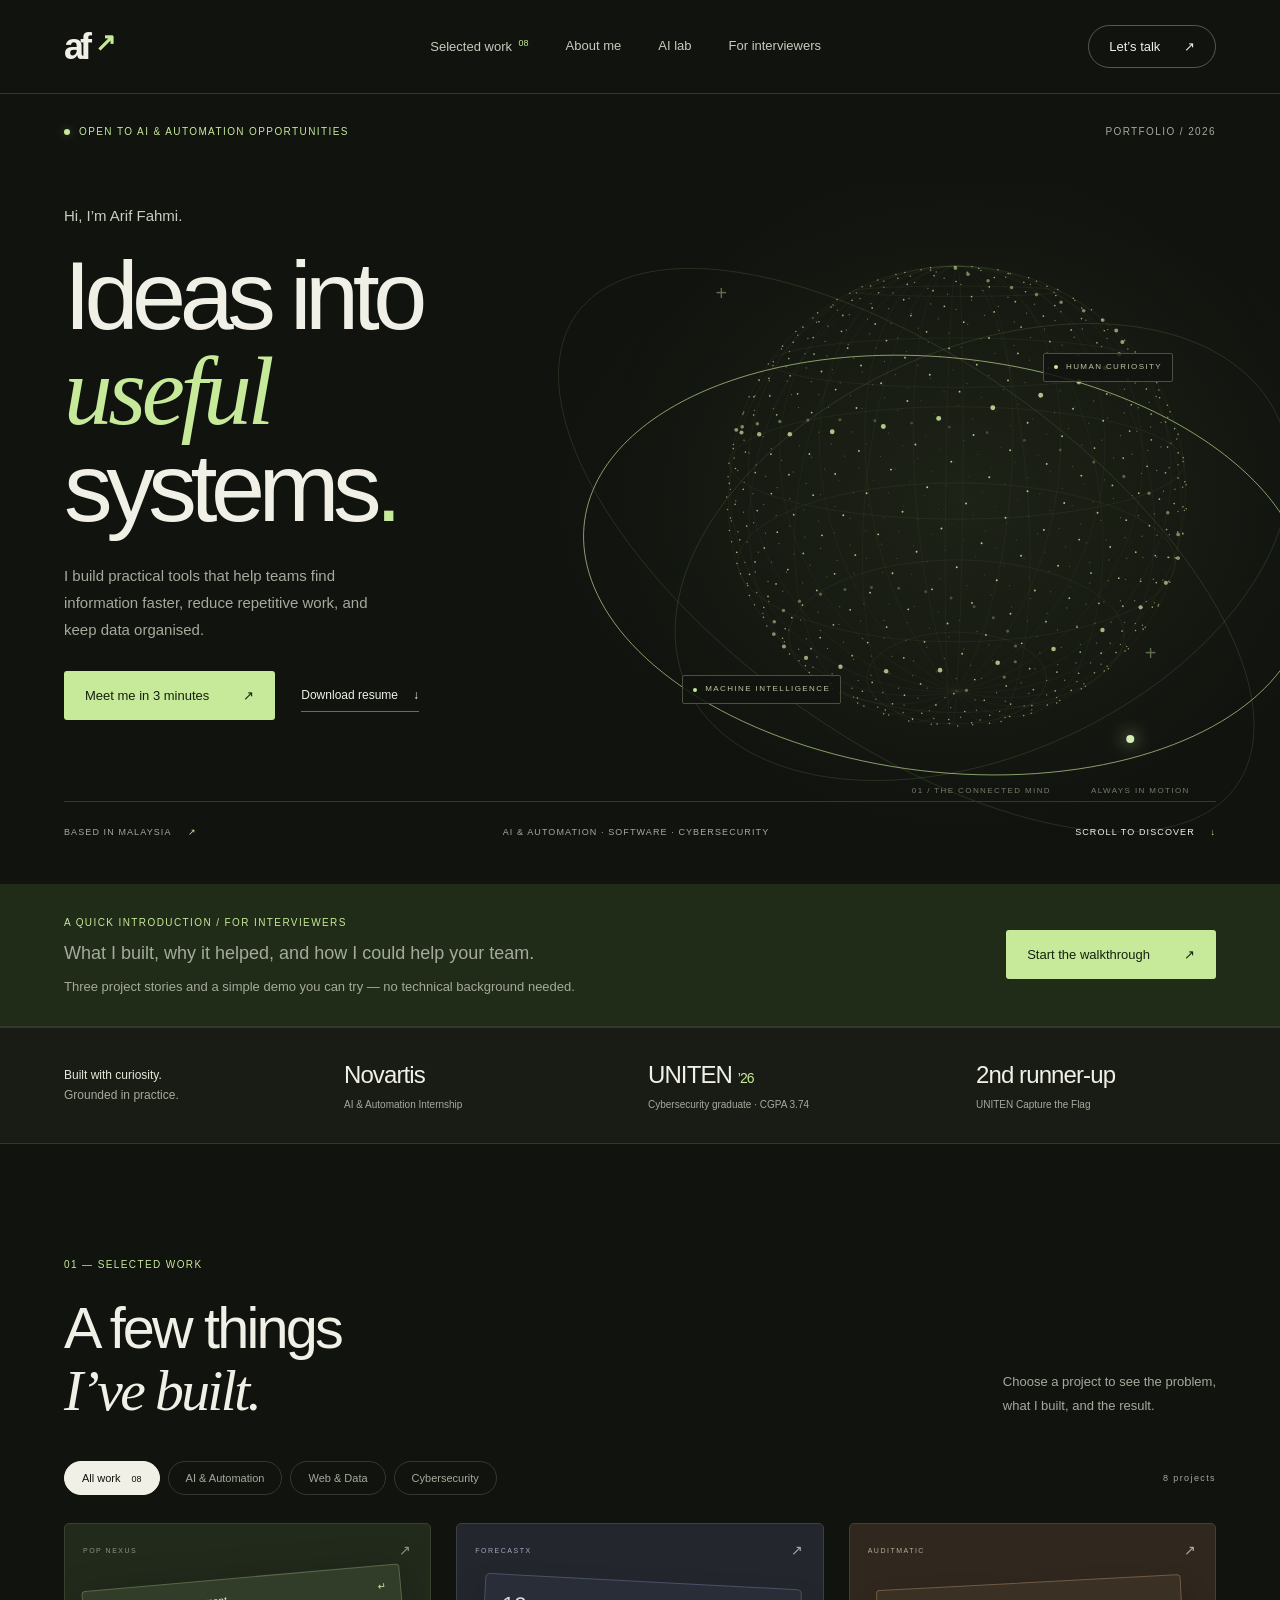
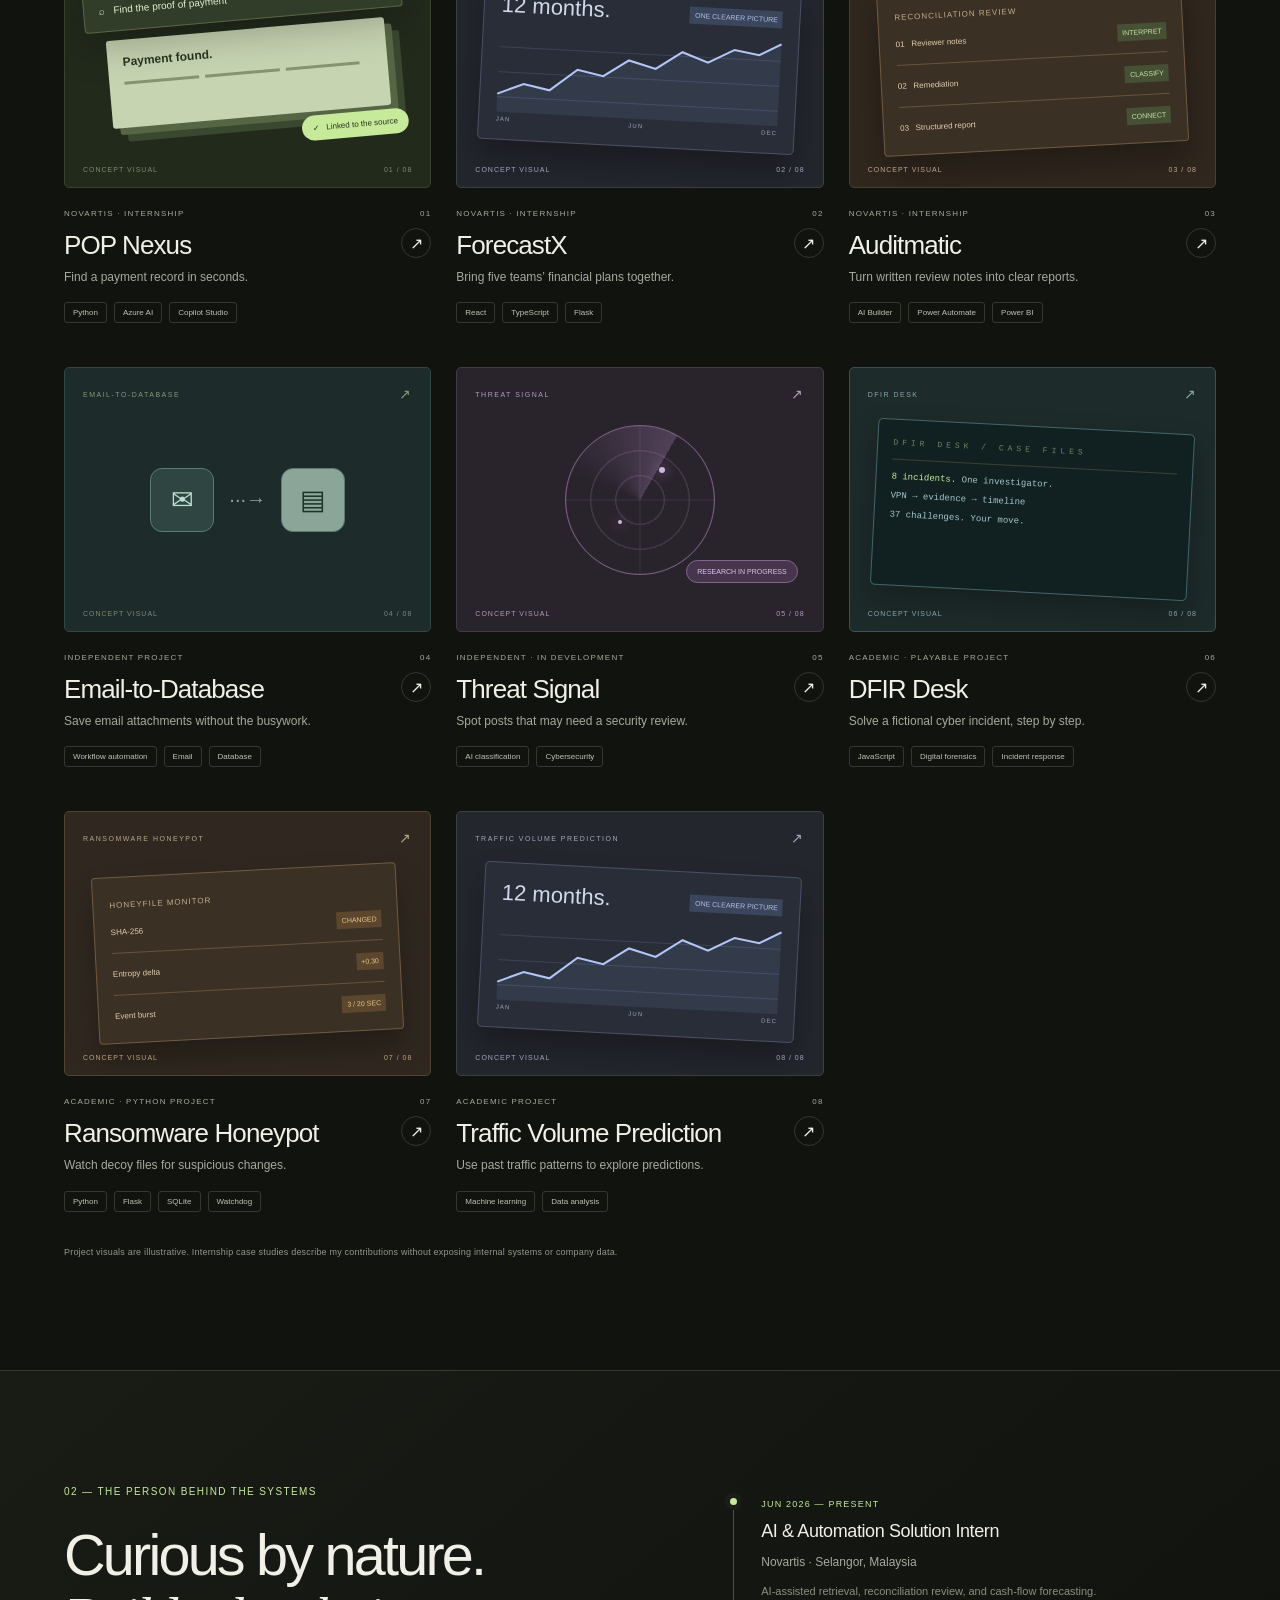
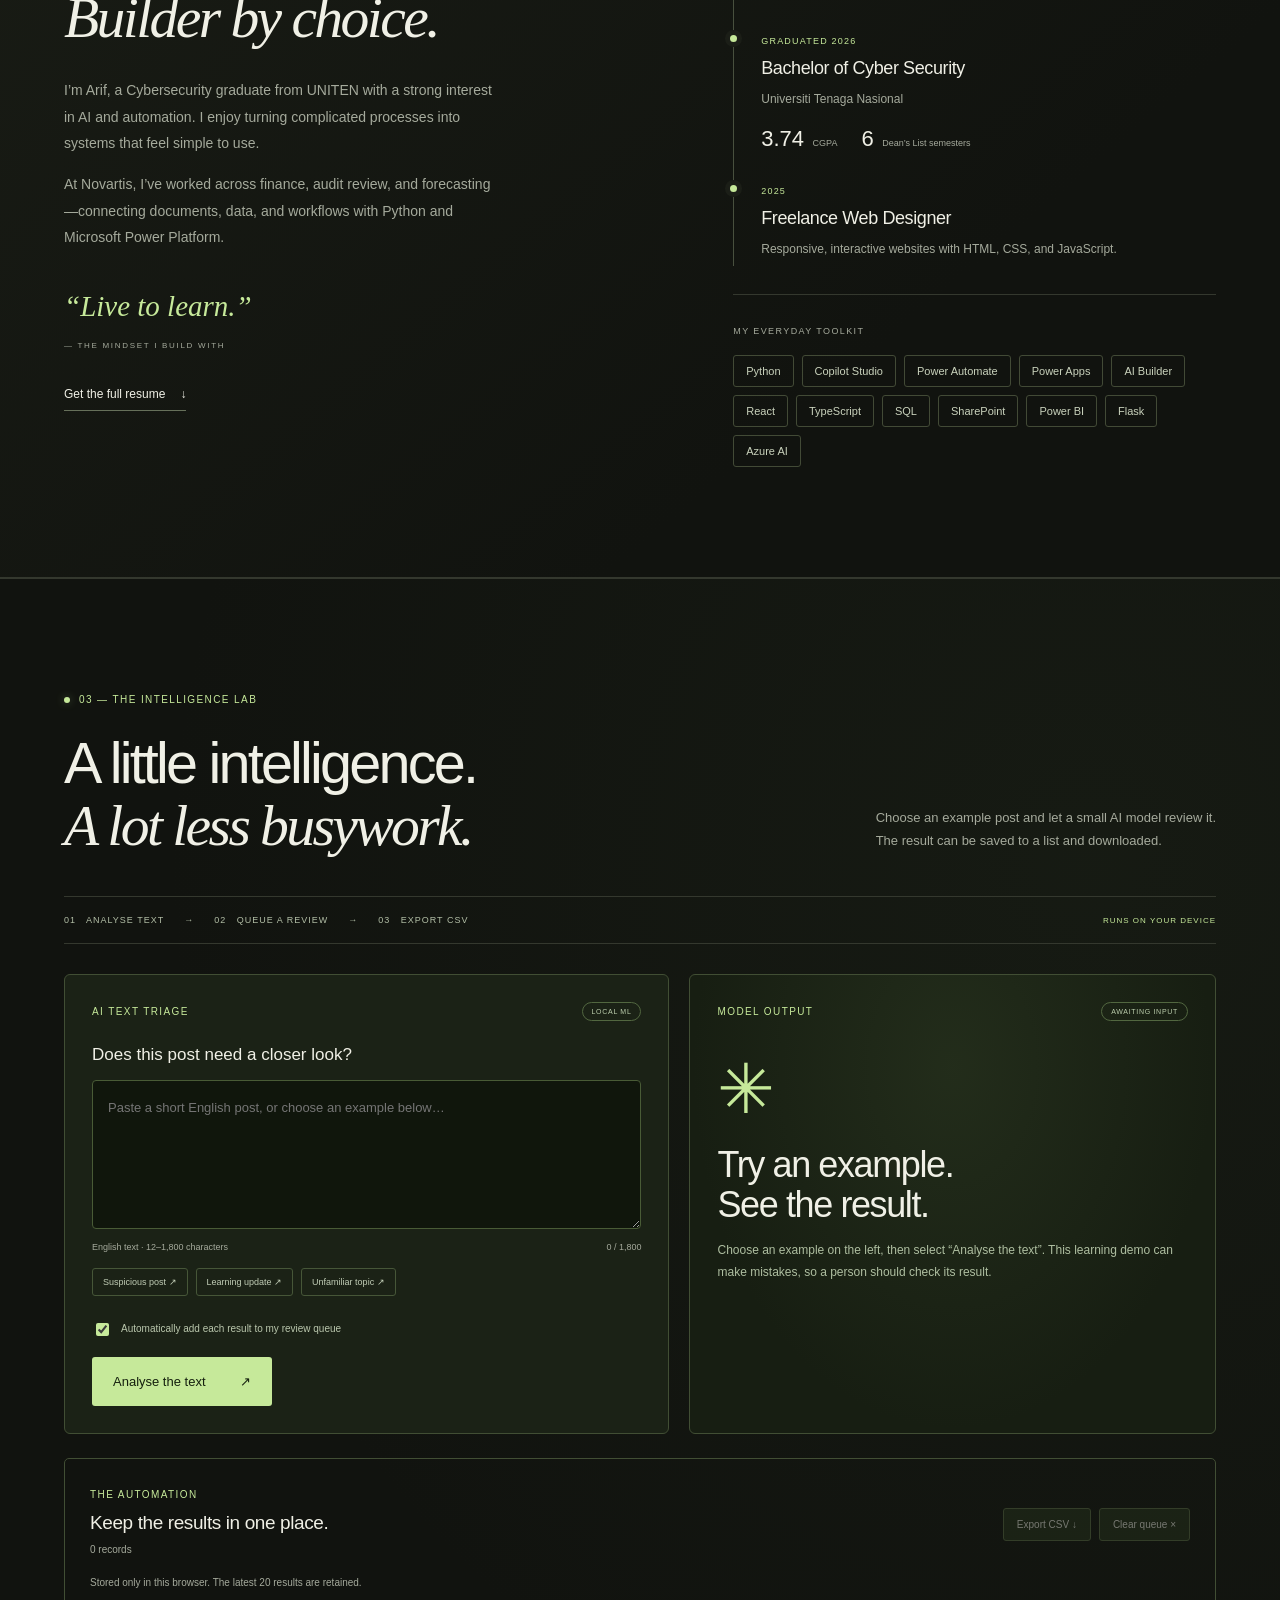
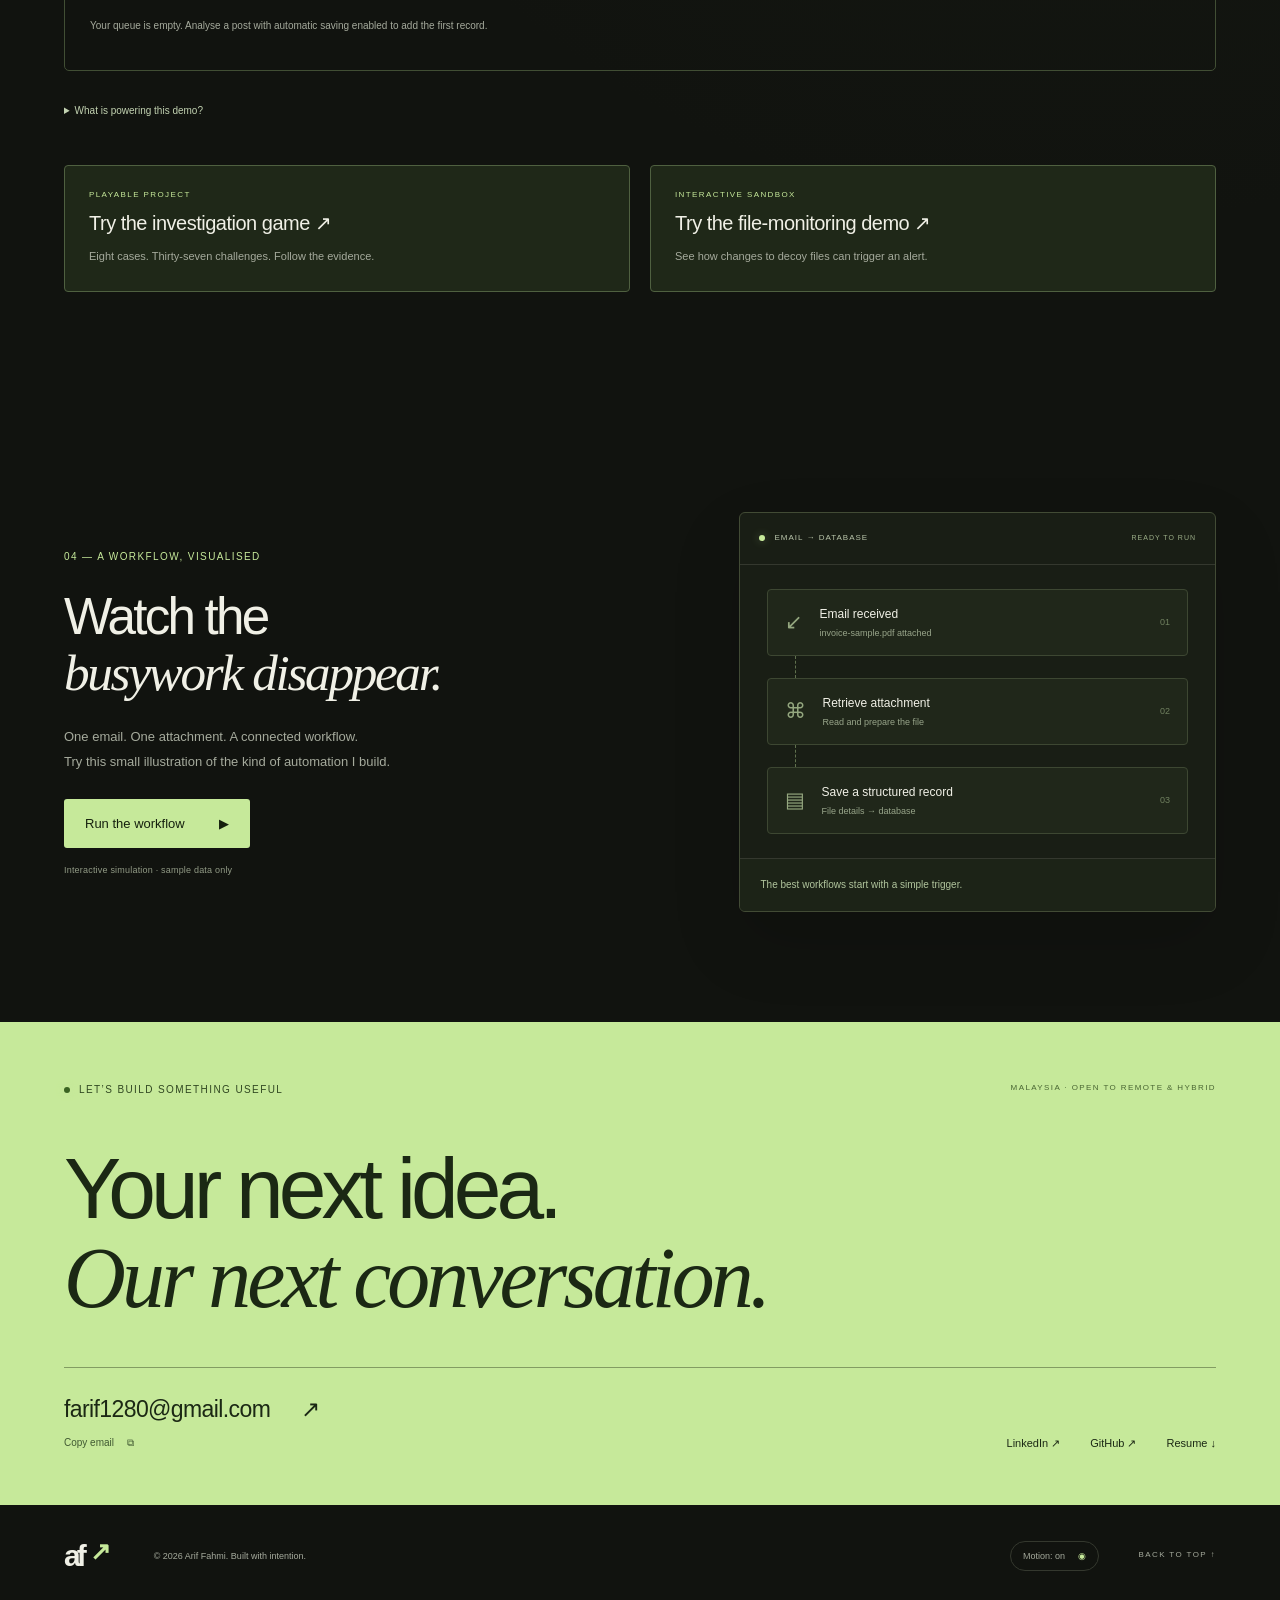
==== commit fb48d3c6: "Simplify portfolio for interviewers Add a plain-language interviewer walkthrough with three project " ====
--- a/index.html
+++ b/index.html
@@ -15,21 +15,21 @@
   <div class="reading-progress" aria-hidden="true"></div>
   <header class="header">
     <a class="brand" href="#home" aria-label="Arif Fahmi, home">af<span>↗</span></a>
-    <nav class="desktop-nav" aria-label="Main navigation"><a href="#work">Selected work <span class="project-total">08</span></a><a href="#about">About me</a><a href="#signal-lab">AI lab</a><a href="./business.html">Business lab</a></nav>
+    <nav class="desktop-nav" aria-label="Main navigation"><a href="#work">Selected work <span class="project-total">08</span></a><a href="#about">About me</a><a href="#signal-lab">AI lab</a><a href="./business.html">For interviewers</a></nav>
     <a class="header-contact" href="#contact">Let’s talk <span>↗</span></a>
     <button class="menu-toggle" aria-expanded="false" aria-controls="mobile-nav" aria-label="Open navigation">Menu <span>+</span></button>
   </header>
-  <nav id="mobile-nav" class="mobile-nav" aria-label="Mobile navigation" hidden><a href="#work">Selected work</a><a href="#about">About me</a><a href="#signal-lab">AI lab</a><a href="./business.html">Business lab</a><a href="#contact">Let’s talk</a></nav>
+  <nav id="mobile-nav" class="mobile-nav" aria-label="Mobile navigation" hidden><a href="#work">Selected work</a><a href="#about">About me</a><a href="#signal-lab">AI lab</a><a href="./business.html">For interviewers</a><a href="#contact">Let’s talk</a></nav>
   <main id="main">
     <section class="hero" id="home" aria-labelledby="hero-title">
       <div class="hero-top"><span class="eyebrow"><i class="status-dot"></i> OPEN TO AI & AUTOMATION OPPORTUNITIES</span><span class="edition">PORTFOLIO / 2026</span></div>
-      <div class="hero-copy"><p class="intro">Hi, I’m Arif Fahmi.</p><h1 id="hero-title">Ideas into<br><em>intelligent</em><br>systems<span class="title-dot">.</span></h1><p class="hero-description">I connect AI, automation, and a security-first mindset to make everyday work work better.</p><div class="hero-actions"><a class="button primary" href="#work">Explore my work <span>↘</span></a><a class="text-link resume-link" href="./arif-fahmi-resume.pdf" download>Download resume <span>↓</span></a></div></div>
+      <div class="hero-copy"><p class="intro">Hi, I’m Arif Fahmi.</p><h1 id="hero-title">Ideas into<br><em>useful</em><br>systems<span class="title-dot">.</span></h1><p class="hero-description">I build practical tools that help teams find information faster, reduce repetitive work, and keep data organised.</p><div class="hero-actions"><a class="button primary" href="./business.html">Meet me in 3 minutes <span>↗</span></a><a class="text-link resume-link" href="./arif-fahmi-resume.pdf" download>Download resume <span>↓</span></a></div></div>
       <div class="orbital-stage" aria-hidden="true"><canvas id="orbital"></canvas><div class="orbit-label label-one"><i></i> HUMAN CURIOSITY</div><div class="orbit-label label-two"><i></i> MACHINE INTELLIGENCE</div><div class="orbital-cross cross-one">+</div><div class="orbital-cross cross-two">+</div><div class="orbit-caption"><span>01 / THE CONNECTED MIND</span><span>ALWAYS IN MOTION</span></div></div>
       <div class="hero-bottom"><span>BASED IN MALAYSIA <span class="small-arrow">↗</span></span><span>AI & AUTOMATION · SOFTWARE · CYBERSECURITY</span><a href="#work">SCROLL TO DISCOVER <span>↓</span></a></div>
     </section>
-    <aside class="tour-banner" aria-label="Business systems walkthrough"><div><span class="eyebrow">START HERE / BUSINESS SYSTEMS</span><p><strong>See how I turn a business problem into a practical workflow.</strong></p><p>Project evidence, an order automation demo, and a plan for measuring the result.</p></div><a class="button primary" href="./business.html">Open the business lab <span>↗</span></a></aside>
+    <aside class="tour-banner" aria-label="Business systems walkthrough"><div><span class="eyebrow">A QUICK INTRODUCTION / FOR INTERVIEWERS</span><p><strong>What I built, why it helped, and how I could help your team.</strong></p><p>Three project stories and a simple demo you can try — no technical background needed.</p></div><a class="button primary" href="./business.html">Start the walkthrough <span>↗</span></a></aside>
     <div class="credibility"><p>Built with curiosity.<br><span>Grounded in practice.</span></p><div><strong>Novartis</strong><span>AI & Automation Internship</span></div><div><strong>UNITEN <small>’26</small></strong><span>Cybersecurity graduate · CGPA 3.74</span></div><div class="credibility-last"><strong>2nd runner-up</strong><span>UNITEN Capture the Flag</span></div></div>
-    <section class="work section" id="work" aria-labelledby="work-title"><div class="section-heading"><div><span class="eyebrow">01 — SELECTED WORK</span><h2 id="work-title">Less friction.<br><em>More possibility.</em></h2></div><p>Real problems, thoughtfully connected solutions.<br>A selection of what I’ve been building.</p></div>
+    <section class="work section" id="work" aria-labelledby="work-title"><div class="section-heading"><div><span class="eyebrow">01 — SELECTED WORK</span><h2 id="work-title">A few things<br><em>I’ve built.</em></h2></div><p>Choose a project to see the problem,<br>what I built, and the result.</p></div>
       <div class="work-toolbar"><div class="filters" role="group" aria-label="Filter projects"><button class="active" data-filter="All" aria-pressed="true">All work <span class="project-total">08</span></button><button data-filter="AI & Automation" aria-pressed="false">AI & Automation</button><button data-filter="Web & Data" aria-pressed="false">Web & Data</button><button data-filter="Cybersecurity" aria-pressed="false">Cybersecurity</button></div><span class="work-count" aria-live="polite">8 projects</span></div>
       <div class="project-grid" id="project-grid"></div>
       <p class="work-note">Project visuals are illustrative. Internship case studies describe my contributions without exposing internal systems or company data.</p>
@@ -38,13 +38,13 @@
       <div class="about-detail"><div class="timeline"><article><span class="timeline-date">JUN 2026 — PRESENT</span><h3>AI & Automation Solution Intern</h3><p>Novartis · Selangor, Malaysia</p><p class="timeline-description">AI-assisted retrieval, reconciliation review, and cash-flow forecasting.</p></article><article><span class="timeline-date">GRADUATED 2026</span><h3>Bachelor of Cyber Security</h3><p>Universiti Tenaga Nasional</p><div class="mini-stats"><span><b>3.74</b> CGPA</span><span><b>6</b> Dean’s List semesters</span></div></article><article><span class="timeline-date">2025</span><h3>Freelance Web Designer</h3><p>Responsive, interactive websites with HTML, CSS, and JavaScript.</p></article></div><div class="skills-block"><span class="eyebrow">MY EVERYDAY TOOLKIT</span><div class="skill-tags"><span>Python</span><span>Copilot Studio</span><span>Power Automate</span><span>Power Apps</span><span>AI Builder</span><span>React</span><span>TypeScript</span><span>SQL</span><span>SharePoint</span><span>Power BI</span><span>Flask</span><span>Azure AI</span></div></div></div>
     </section>
     <section class="signal-lab section" id="signal-lab" aria-labelledby="signal-title">
-      <div class="section-heading"><div><span class="eyebrow"><i class="status-dot"></i> 03 — THE INTELLIGENCE LAB</span><h2 id="signal-title">A little intelligence.<br><em>A lot less busywork.</em></h2></div><p>Try a real, lightweight machine-learning model.<br>Then let a browser workflow organise the results.</p></div>
+      <div class="section-heading"><div><span class="eyebrow"><i class="status-dot"></i> 03 — THE INTELLIGENCE LAB</span><h2 id="signal-title">A little intelligence.<br><em>A lot less busywork.</em></h2></div><p>Choose an example post and let a small AI model review it.<br>The result can be saved to a list and downloaded.</p></div>
       <div class="lab-feature-strip"><span>01 &nbsp; ANALYSE TEXT</span><span>→</span><span>02 &nbsp; QUEUE A REVIEW</span><span>→</span><span>03 &nbsp; EXPORT CSV</span><b>RUNS ON YOUR DEVICE</b></div>
-      <div class="signal-grid"><form id="signal-form" class="signal-input-panel"><div class="panel-heading"><span class="eyebrow">AI TEXT TRIAGE</span><span class="lab-chip">LOCAL ML</span></div><label for="signal-text">What’s the signal in this post?</label><textarea id="signal-text" maxlength="1800" rows="5" placeholder="Paste a short English post, or choose an example below…" required aria-describedby="signal-limit"></textarea><div class="input-meta"><span id="signal-limit">English text · 12–1,800 characters</span><span id="signal-length">0 / 1,800</span></div><div class="sample-buttons" role="group" aria-label="Example posts"><button type="button" data-sample="review">Suspicious post ↗</button><button type="button" data-sample="routine">Learning update ↗</button><button type="button" data-sample="unknown">Unfamiliar topic ↗</button></div><label class="auto-label"><input type="checkbox" id="auto-queue" checked><span>Automatically add each result to my review queue</span></label><div class="lab-actions"><button class="button primary" type="submit">Analyse the text <span>↗</span></button><span class="lab-input-status" id="signal-message" role="status"></span></div></form>
-      <div class="signal-result-panel" id="signal-result" aria-live="polite"><div class="panel-heading"><span class="eyebrow">MODEL OUTPUT</span><span class="lab-chip" id="signal-label">AWAITING INPUT</span></div><div class="signal-orbit" aria-hidden="true">✳</div><h3 id="signal-verdict">Context in.<br>Signals out.</h3><p id="signal-explanation">Choose an example and analyse it to see how a small language classifier weighs the words.</p><div id="signal-details" hidden><div class="score-label"><span>Review-signal score</span><strong id="signal-score"></strong></div><div class="score-track"><div id="signal-meter"></div></div><p class="score-note">Uncalibrated model score, not a probability of danger.</p><div class="signal-evidence" id="signal-evidence"></div></div></div></div>
-      <div class="review-queue"><div class="queue-heading"><div><span class="eyebrow">THE AUTOMATION</span><h3>From analysis to an organised record.<span id="queue-count">0 records</span></h3></div><div class="queue-actions"><button type="button" id="export-queue" disabled>Export CSV ↓</button><button type="button" id="clear-queue" disabled>Clear queue ×</button></div></div><p id="queue-storage" class="queue-note">Stored only in this browser. The latest 20 results are retained.</p><div id="queue-list"><p class="queue-empty">Your queue is empty. Analyse a post with automatic saving enabled to add the first record.</p></div><p id="queue-status" role="status" class="queue-note"></p></div>
+      <div class="signal-grid"><form id="signal-form" class="signal-input-panel"><div class="panel-heading"><span class="eyebrow">AI TEXT TRIAGE</span><span class="lab-chip">LOCAL ML</span></div><label for="signal-text">Does this post need a closer look?</label><textarea id="signal-text" maxlength="1800" rows="5" placeholder="Paste a short English post, or choose an example below…" required aria-describedby="signal-limit"></textarea><div class="input-meta"><span id="signal-limit">English text · 12–1,800 characters</span><span id="signal-length">0 / 1,800</span></div><div class="sample-buttons" role="group" aria-label="Example posts"><button type="button" data-sample="review">Suspicious post ↗</button><button type="button" data-sample="routine">Learning update ↗</button><button type="button" data-sample="unknown">Unfamiliar topic ↗</button></div><label class="auto-label"><input type="checkbox" id="auto-queue" checked><span>Automatically add each result to my review queue</span></label><div class="lab-actions"><button class="button primary" type="submit">Analyse the text <span>↗</span></button><span class="lab-input-status" id="signal-message" role="status"></span></div></form>
+      <div class="signal-result-panel" id="signal-result" aria-live="polite"><div class="panel-heading"><span class="eyebrow">MODEL OUTPUT</span><span class="lab-chip" id="signal-label">AWAITING INPUT</span></div><div class="signal-orbit" aria-hidden="true">✳</div><h3 id="signal-verdict">Try an example.<br>See the result.</h3><p id="signal-explanation">Choose an example on the left, then select “Analyse the text”. This learning demo can make mistakes, so a person should check its result.</p><div id="signal-details" hidden><div class="score-label"><span>Review-signal score</span><strong id="signal-score"></strong></div><div class="score-track"><div id="signal-meter"></div></div><p class="score-note">Uncalibrated model score, not a probability of danger.</p><div class="signal-evidence" id="signal-evidence"></div></div></div></div>
+      <div class="review-queue"><div class="queue-heading"><div><span class="eyebrow">THE AUTOMATION</span><h3>Keep the results in one place.<span id="queue-count">0 records</span></h3></div><div class="queue-actions"><button type="button" id="export-queue" disabled>Export CSV ↓</button><button type="button" id="clear-queue" disabled>Clear queue ×</button></div></div><p id="queue-storage" class="queue-note">Stored only in this browser. The latest 20 results are retained.</p><div id="queue-list"><p class="queue-empty">Your queue is empty. Analyse a post with automatic saving enabled to add the first record.</p></div><p id="queue-status" role="status" class="queue-note"></p></div>
       <details class="model-note"><summary>What is powering this demo?</summary><p>A multinomial Naive Bayes text classifier trained on 64 hand-written, synthetic English examples. It computes word weights locally; no text is sent to an AI provider. It can miss context, negation, and unfamiliar language, so every output needs human review. “Low signal” does not mean safe.</p><p>This is a new portfolio demonstration, separate from my ongoing social-media cyber-threat classification project. The automation really creates local records and exports a CSV; it does not contact a security service or send alerts.</p></details>
-      <div class="project-demo-links"><a href="./forensic.html"><span>PLAYABLE PROJECT</span><strong>Step into DFIR Desk ↗</strong><small>Eight cases. Thirty-seven challenges. Follow the evidence.</small></a><a href="./honeypot.html"><span>INTERACTIVE SANDBOX</span><strong>Explore the honeypot ↗</strong><small>Change the evidence. See how the detection rules respond.</small></a></div>
+      <div class="project-demo-links"><a href="./forensic.html"><span>PLAYABLE PROJECT</span><strong>Try the investigation game ↗</strong><small>Eight cases. Thirty-seven challenges. Follow the evidence.</small></a><a href="./honeypot.html"><span>INTERACTIVE SANDBOX</span><strong>Try the file-monitoring demo ↗</strong><small>See how changes to decoy files can trigger an alert.</small></a></div>
     </section>
     <section class="playground section" id="playground" aria-labelledby="playground-title"><div class="playground-copy"><span class="eyebrow">04 — A WORKFLOW, VISUALISED</span><h2 id="playground-title">Watch the<br><em>busywork disappear.</em></h2><p>One email. One attachment. A connected workflow.<br>Try this small illustration of the kind of automation I build.</p><button class="button primary" id="run-demo">Run the workflow <span>▶</span></button><span class="demo-disclaimer">Interactive simulation · sample data only</span></div><div class="workflow-demo"><div class="demo-header"><span><i class="status-dot"></i> EMAIL → DATABASE</span><span id="demo-status" aria-live="polite">READY TO RUN</span></div><div class="flow-steps"><div class="flow-step" data-step="0"><span class="step-icon">↙</span><div><strong>Email received</strong><small>invoice-sample.pdf attached</small></div><span class="step-state">01</span></div><div class="flow-connector"></div><div class="flow-step" data-step="1"><span class="step-icon">⌘</span><div><strong>Retrieve attachment</strong><small>Read and prepare the file</small></div><span class="step-state">02</span></div><div class="flow-connector"></div><div class="flow-step" data-step="2"><span class="step-icon">▤</span><div><strong>Save a structured record</strong><small>File details → database</small></div><span class="step-state">03</span></div></div><div class="demo-log" role="status" id="demo-log">The best workflows start with a simple trigger.</div></div></section>
     <section class="contact section" id="contact" aria-labelledby="contact-title"><div class="contact-top"><span class="eyebrow"><i class="status-dot"></i> LET’S BUILD SOMETHING USEFUL</span><span class="location">MALAYSIA · OPEN TO REMOTE & HYBRID</span></div><h2 id="contact-title">Your next idea.<br><em>Our next conversation.</em></h2><div class="contact-bottom"><div><a class="email-link" href="mailto:farif1280@gmail.com">farif1280@gmail.com <span>↗</span></a><button class="copy-email" id="copy-email" aria-label="Copy email address">Copy email <span>⧉</span></button><span id="copy-status" class="copy-status" role="status"></span></div><div class="social-links"><a href="https://www.linkedin.com/in/arif-fahmi-4262b1334/" target="_blank" rel="noopener noreferrer">LinkedIn ↗</a><a href="https://github.com/repppoo" target="_blank" rel="noopener noreferrer">GitHub ↗</a><a class="resume-link" href="./arif-fahmi-resume.pdf" download>Resume ↓</a></div></div></section>
--- a/business.css
+++ b/business.css
@@ -1,2 +1,5 @@
 
 .business-header{max-width:1440px;margin:auto;padding:24px 5%;display:flex;align-items:center;justify-content:space-between;border-bottom:1px solid var(--line)}.business-header nav{display:flex;gap:26px;font-size:13px}.business-hero,.business-section{max-width:1440px;margin:auto;padding:80px 5%;border-bottom:1px solid var(--line)}.business-hero h1{font-size:clamp(42px,5.5vw,80px);line-height:1.05;letter-spacing:-3px;font-weight:400;margin:24px 0}.business-hero h1 em{color:var(--accent)}.business-hero>p{max-width:680px;font-size:17px;line-height:1.8;color:var(--muted)}.business-tags{display:flex;gap:12px;flex-wrap:wrap;margin:28px 0}.business-tags>span{border:1px solid var(--line);border-radius:30px;padding:9px 13px;font-size:11px;color:var(--muted)}.business-section .section-heading{margin-bottom:35px}.business-section h2{font-size:clamp(32px,4vw,54px);font-weight:400;letter-spacing:-2px;line-height:1.12;margin:15px 0}.evidence-grid{display:grid;grid-template-columns:repeat(3,minmax(0,1fr));gap:18px}.evidence-grid article{padding:28px;border:1px solid var(--line);background:var(--panel);border-radius:6px}.evidence-grid article>span,.value-result>span{font-size:10px;letter-spacing:1.2px;color:var(--accent)}.evidence-grid h3{font-size:24px;font-weight:400;margin:17px 0}.evidence-grid strong{font-size:17px;color:var(--accent);line-height:1.5}.evidence-grid p,.evidence-grid small,.business-note,.ops-panel p,.production-strip p,.business-details p,.business-close>p{font-size:13px;color:var(--muted);line-height:1.85}.evidence-grid small{display:block;border-top:1px solid var(--line);padding-top:15px}.business-note a,.business-details a{color:var(--accent);text-decoration:underline}.ops-metrics{display:grid;grid-template-columns:repeat(3,1fr);gap:18px;margin-bottom:20px}.ops-metrics>div{border-top:1px solid var(--accent);padding:22px 18px;background:#1d2518}.ops-metrics span{font-size:11px;color:var(--muted);display:block}.ops-metrics strong{font-size:32px;display:block;font-weight:400;margin-top:10px}.ops-layout,.value-layout{display:grid;grid-template-columns:1fr 1fr;gap:20px}.ops-panel{background:var(--panel);padding:30px;border:1px solid var(--line);border-radius:6px;min-width:0}.ops-panel label{display:block;font-size:13px;margin:22px 0 12px}.ops-panel select{width:100%;background:#11160e;color:var(--ink);padding:15px;border:1px solid #657457;border-radius:4px;font-size:14px;white-space:normal}.order-preview>div{display:flex;justify-content:space-between;border-bottom:1px solid var(--line);padding:14px 0;font-size:12px;gap:16px}.order-preview dt{color:var(--muted)}.order-preview dd{margin:0;text-align:right}.secondary{border:1px solid #657457;border-radius:3px;padding:16px;background:transparent;font-size:13px;margin-top:10px}.ops-panel h3{font-size:25px;font-weight:400;line-height:1.3}.ops-panel ol{padding-left:22px;font-size:13px;line-height:1.85;color:var(--muted)}.ops-panel li{padding:7px 0}.ops-next{border-top:1px solid var(--line);padding-top:20px;margin-top:24px}.ops-next strong{color:var(--accent);font-size:13px}.production-strip{padding:22px 28px;background:#222d1b;border-left:2px solid var(--accent);margin-top:22px}.production-strip b{font-size:13px}.production-strip p{margin-bottom:0}.business-details{margin-top:24px;border-top:1px solid var(--line);padding:20px 0;font-size:13px}.business-details summary{cursor:pointer;color:var(--accent)}.business-details pre{font-size:12px;line-height:1.6;white-space:pre-wrap;overflow-wrap:anywhere;background:#0e110b;padding:20px;max-height:300px;overflow:auto}.value-layout input{width:100%;accent-color:var(--accent)}.value-layout output{float:right;color:var(--accent);font-weight:bold}.value-result{border:1px solid #657457;padding:40px;background:#25311c;display:flex;flex-direction:column;justify-content:center}.value-result strong{font-size:clamp(38px,5vw,66px);font-weight:400;letter-spacing:-2px;color:var(--accent);margin-top:30px}.value-result h3{font-size:20px;font-weight:400}.value-result p{font-size:13px;line-height:1.8;color:#bdc9b2}.business-close>p{max-width:720px;font-size:15px}.business-page :focus-visible{outline:2px solid var(--accent);outline-offset:4px}.business-page footer{padding:28px 5%;gap:20px;flex-wrap:wrap}.tour-banner{display:flex;align-items:center;justify-content:space-between;gap:24px;padding:28px 5%;border-bottom:1px solid var(--line);background:#202b18;max-width:1600px;margin:auto}.tour-banner p{margin:7px 0 0;color:var(--muted);font-size:13px;line-height:1.7}.tour-banner strong{font-size:18px;font-weight:400}.tour-banner .button{flex-shrink:0}@media(max-width:760px){.business-header nav{gap:15px;font-size:11px}.business-header nav a:first-child{display:none}.business-hero,.business-section{padding:50px 6%}.business-hero h1{letter-spacing:-1.5px}.evidence-grid,.ops-layout,.value-layout{grid-template-columns:1fr}.ops-metrics{gap:8px}.ops-metrics>div{padding:16px 10px}.ops-metrics span{font-size:10px;line-height:1.6}.ops-metrics strong{font-size:24px}.ops-panel{padding:23px}.evidence-grid article{padding:24px}.tour-banner{align-items:flex-start;flex-direction:column;padding:25px 6%}.business-section .section-heading{display:block}.value-result{padding:30px}.business-page footer>a:last-child{display:block}.business-details pre{font-size:11px}}@media(prefers-reduced-motion:reduce){html{scroll-behavior:auto}}
+
+/* Interviewer walkthrough: plain language and guided actions. */
+.business-hero>p{max-width:750px}.business-hero .quick-route{font-size:13px;max-width:700px}.intro-highlights{display:flex;flex-wrap:wrap;gap:12px;margin-top:26px}.intro-highlights>span{font-size:12px;line-height:1.7;border:1px solid var(--line);padding:12px 15px;border-radius:5px;color:var(--muted)}.intro-highlights b{color:var(--accent)}.plain-projects dl{margin:0}.plain-projects dt{font-size:11px;color:var(--muted);margin-top:22px}.plain-projects dd{margin:7px 0 0;font-size:15px;line-height:1.75}.plain-projects .plain-result{color:var(--accent)}.plain-projects details{border-top:1px solid var(--line);margin-top:25px;padding-top:18px}.plain-projects summary,.value-result summary{font-size:12px;color:var(--muted);cursor:pointer;line-height:1.6}.demo-notice{font-size:12px;line-height:1.8;color:var(--muted);margin:0 0 24px}.scenario-buttons{display:grid;gap:12px;margin-top:20px}.scenario-buttons button{display:flex;align-items:center;gap:15px;width:100%;padding:18px;text-align:left;background:#11160e;border:1px solid #59664c;border-radius:5px}.scenario-buttons button>b{display:grid;place-items:center;flex-shrink:0;width:32px;height:32px;border-radius:50%;background:#2b3920;color:var(--accent);font-size:14px}.scenario-buttons button>span{font-size:16px;font-weight:500;line-height:1.5}.scenario-buttons small{display:block;font-size:12px;font-weight:400;color:var(--muted);margin-top:4px}.scenario-buttons i{font-style:normal;margin-left:auto;color:var(--accent)}.scenario-buttons button:hover:not(:disabled),.scenario-buttons .scenario-selected{border-color:var(--accent);background:#25311c}.scenario-buttons button:disabled{opacity:.45;cursor:not-allowed}.outcome-panel h3{font-size:29px;line-height:1.3}.outcome-panel ol{font-size:15px;line-height:1.8}.outcome-panel .ops-next p{font-size:15px}.human-takeaway{font-size:14px;line-height:1.9;max-width:950px;margin:28px 0;color:var(--muted)}.human-takeaway b{color:var(--ink)}.simple-columns{display:grid;grid-template-columns:repeat(3,1fr);gap:25px;margin-top:24px}.simple-columns h3{font-size:17px;font-weight:400}.business-details>details{margin-top:20px}.business-page details summary:focus-visible{outline:2px solid var(--accent);outline-offset:5px}.business-page footer p{font-size:11px}.value-result details{margin-top:10px}.value-result summary{color:#bdc9b2}.dialog-technical{border-top:1px solid var(--line);margin:25px 0 10px;padding-top:20px}.dialog-technical>summary{font-size:13px;color:var(--accent);cursor:pointer}.dialog-technical .dialog-section{margin-top:18px}.dialog-technical p{color:var(--muted);font-size:13px;line-height:1.8}@media(max-width:760px){.intro-highlights{display:grid;gap:8px}.simple-columns{grid-template-columns:1fr;gap:5px}.scenario-buttons button{padding:15px;gap:11px}.scenario-buttons button>span{font-size:15px}.scenario-buttons small{font-size:12px}.outcome-panel h3{font-size:25px}.plain-projects dd{font-size:15px}.business-hero h1{font-size:42px}.business-page footer p{margin:0}.ops-metrics strong{font-size:23px}}
